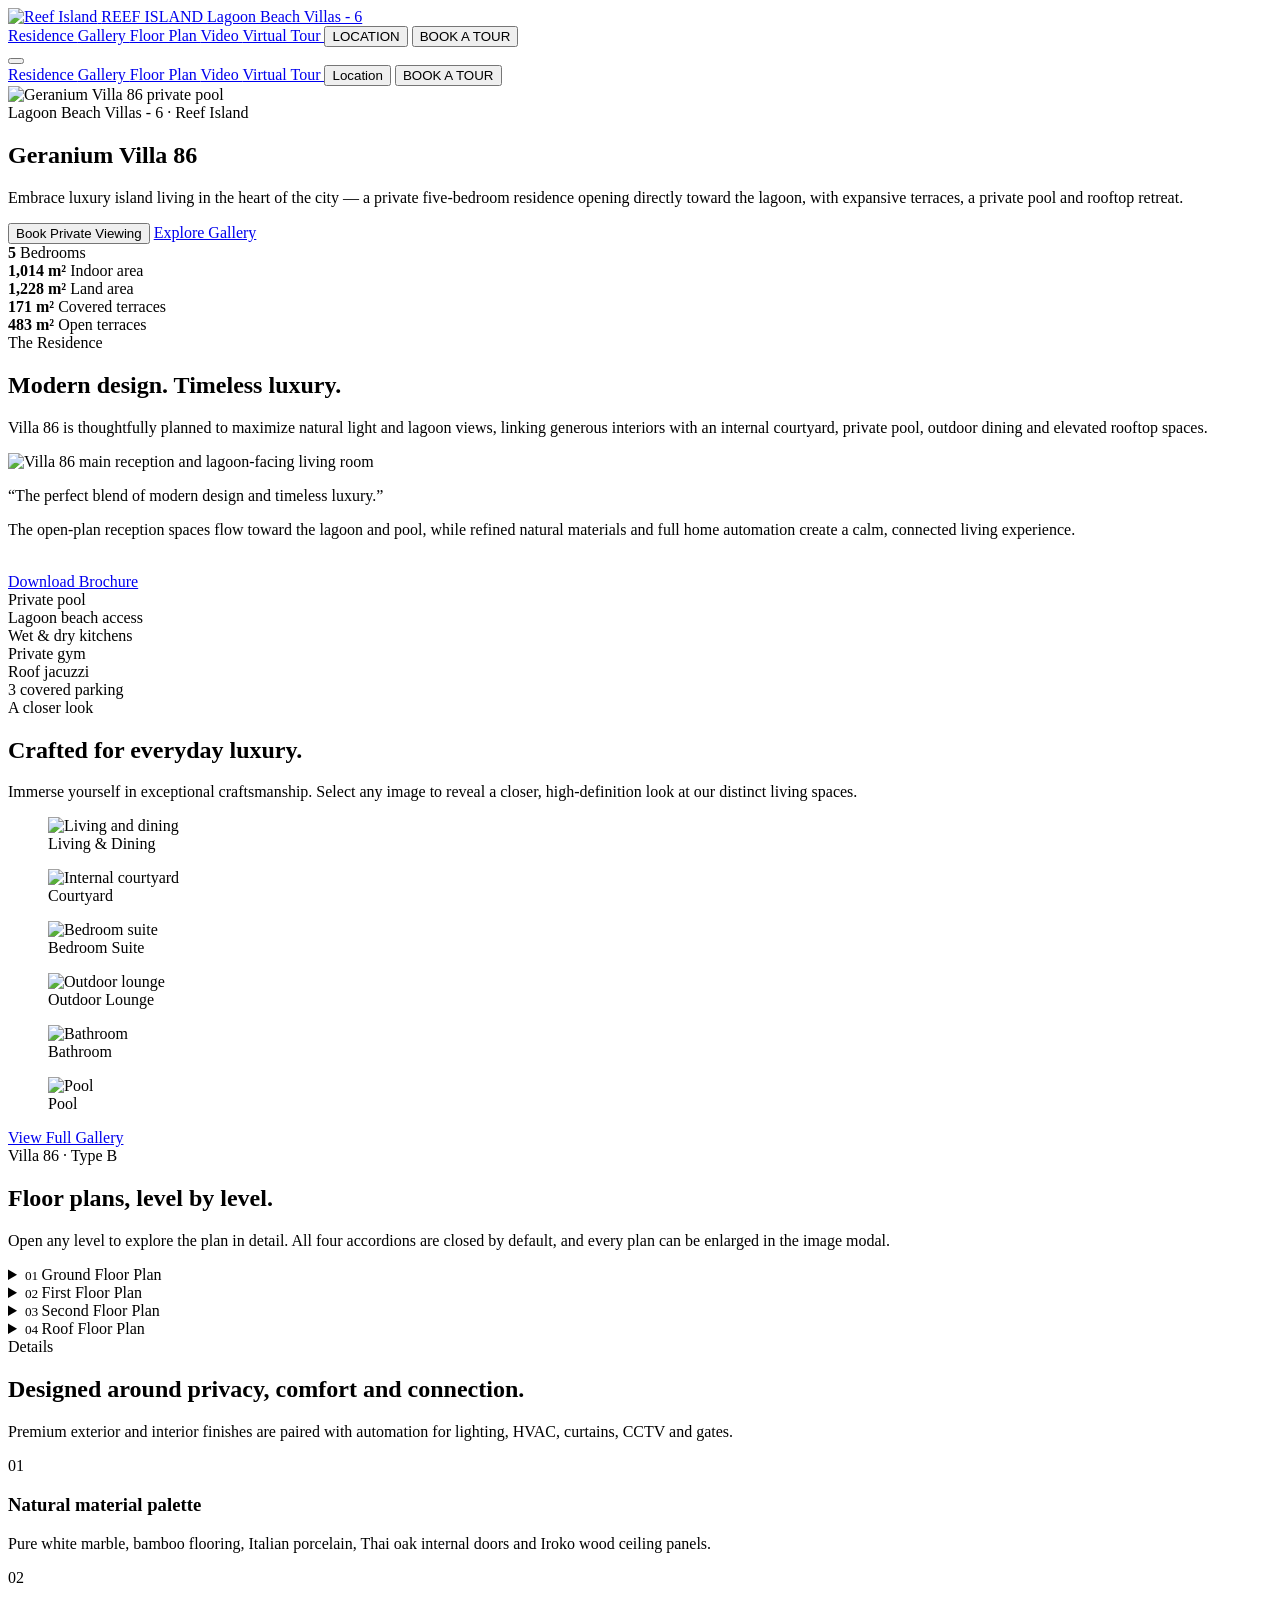
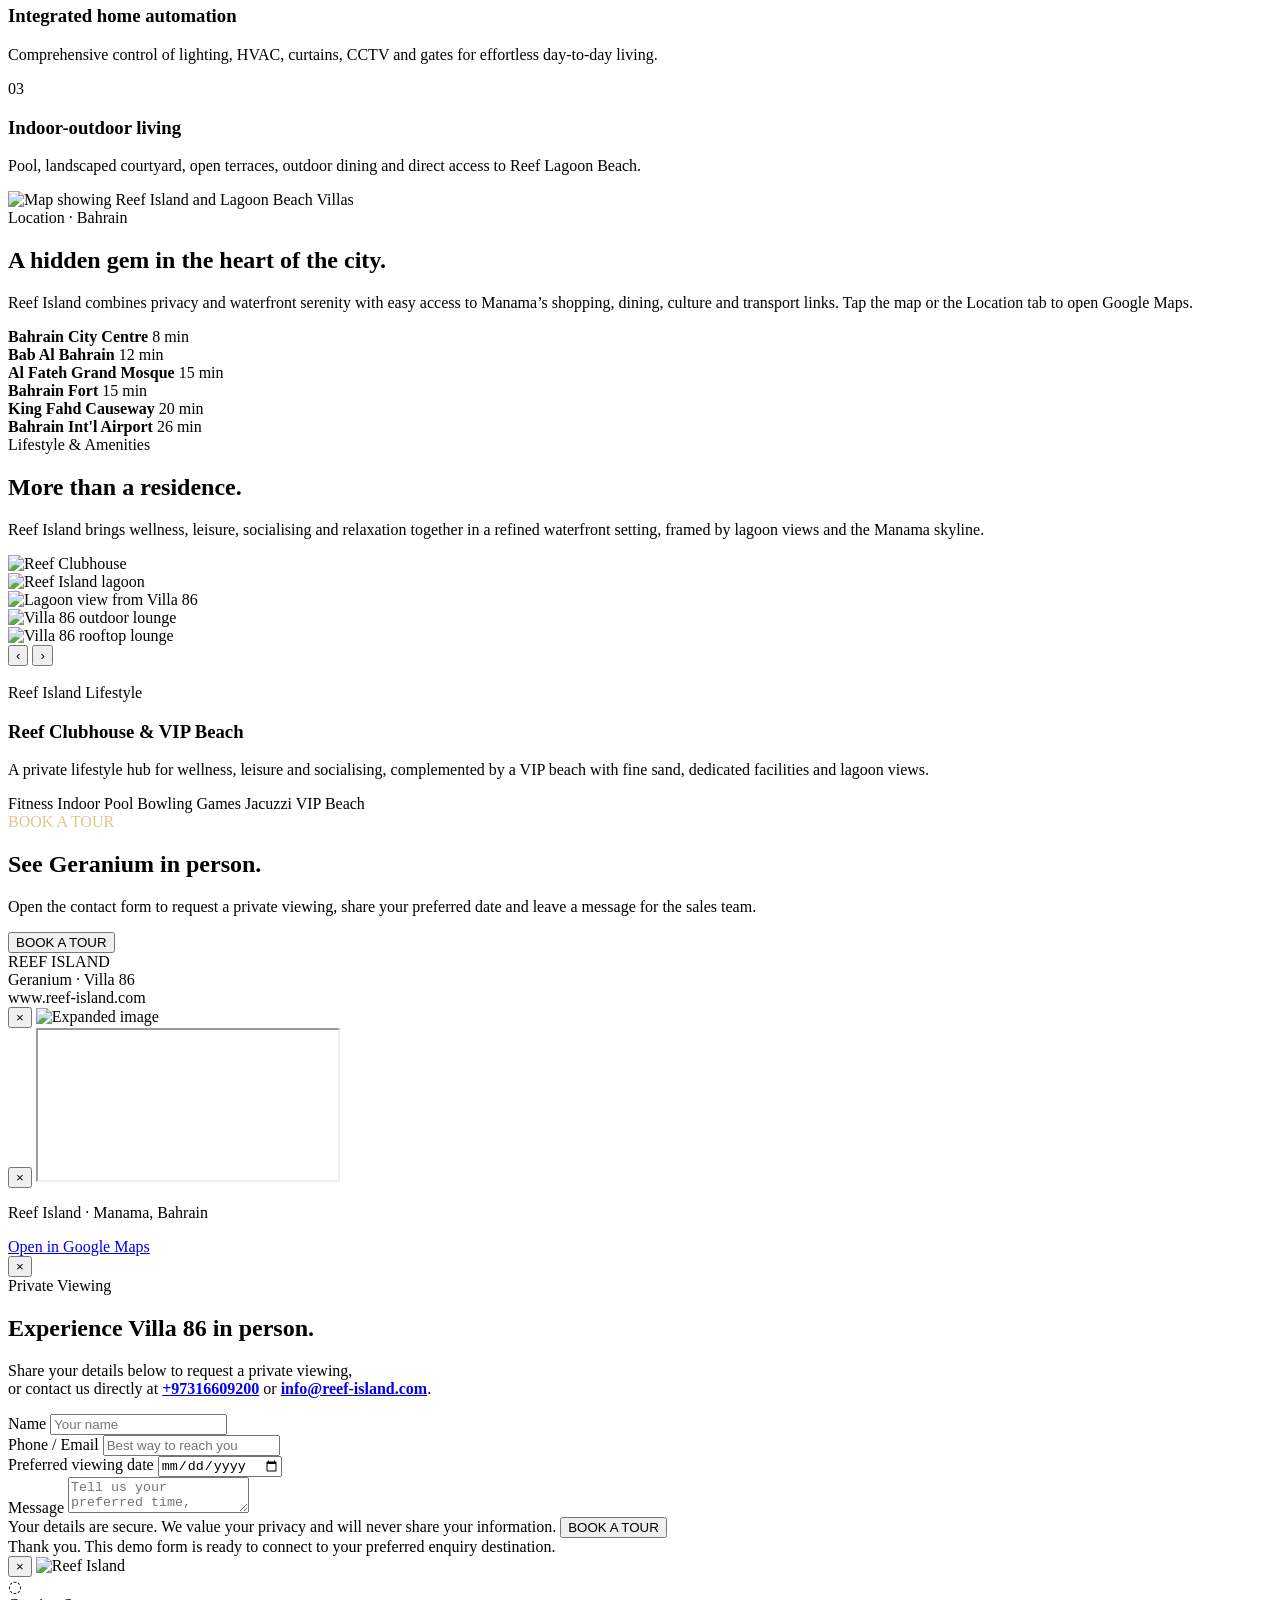
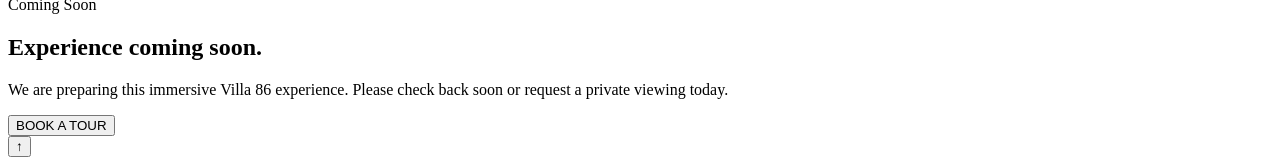
==== index.html @ 350c2002 "Add files via upload" ====
<!DOCTYPE html>
<html lang="en">
 <head>
  <meta charset="utf-8"/>
  <meta content="width=device-width,initial-scale=1" name="viewport"/>
  <title>
   Geranium · Villa 86 | Reef Island
  </title>
  <meta content="Geranium Villa 86 — a five-bedroom Lagoon Beach Villa at Reef Island, Bahrain." name="description"/>
  <link href="assets/css/styles.css" rel="stylesheet"/>
 </head>
 <body>
  <header class="nav">
   <div class="shell nav-inner">
    <a class="brand" href="index.html">
     <span class="brand-logo-wrap">
      <img alt="Reef Island" class="brand-logo" src="assets/images/reef-island-logo.png"/>
     </span>
     <span class="brand-copy">
      <span class="brand-mark">
       REEF ISLAND
      </span>
      <span class="brand-sub">
       Lagoon Beach Villas - 6
      </span>
     </span>
    </a>
    <nav class="links">
     <a class="nav-link hide-tablet" href="#residence">
      Residence
     </a>
     <a class="nav-link" href="gallery.html">
      Gallery
     </a>
     <a class="nav-link hide-tablet" href="#floorplans">
      Floor Plan
     </a>
     <a class="nav-link hide-mobile" data-coming-soon="" data-feature="Video" href="#">
      Video
     </a>
     <a class="nav-link hide-mobile" data-coming-soon="" data-feature="Virtual Tour" href="#">
      Virtual Tour
     </a>
     <button class="nav-link hide-tablet" data-map-open="">
      LOCATION
     </button>
     <button class="nav-cta" data-contact-open="">
      BOOK A TOUR
     </button>
    </nav>
    <button aria-controls="mobileMenu" aria-expanded="false" aria-label="Open navigation menu" class="menu-toggle" type="button">
     <span>
     </span>
     <span>
     </span>
     <span>
     </span>
    </button>
   </div>
   <div aria-hidden="true" class="mobile-menu" id="mobileMenu">
    <div class="shell mobile-menu-inner">
     <a class="mobile-menu-link" href="#residence">
      Residence
     </a>
     <a class="mobile-menu-link" href="gallery.html">
      Gallery
     </a>
     <a class="mobile-menu-link" href="#floorplans">
      Floor Plan
     </a>
     <a class="mobile-menu-link" data-coming-soon="" data-feature="Video" href="#">
      Video
     </a>
     <a class="mobile-menu-link" data-coming-soon="" data-feature="Virtual Tour" href="#">
      Virtual Tour
     </a>
     <button class="mobile-menu-link" data-map-open="" type="button">
      Location
     </button>
     <button class="mobile-menu-cta" data-contact-open="" type="button">
      BOOK A TOUR
     </button>
    </div>
   </div>
  </header>
  <main>
   <section class="hero">
    <img alt="Geranium Villa 86 private pool" data-lightbox="true" src="assets/images/pool.JPG"/>
    <div class="shell hero-copy">
     <div class="eyebrow">
      Lagoon Beach Villas - 6 · Reef Island
     </div>
     <h1>
      Geranium
      <span>
       Villa 86
      </span>
     </h1>
     <p>
      Embrace luxury island living in the heart of the city — a private five-bedroom residence opening directly toward the lagoon, with expansive terraces, a private pool and rooftop retreat.
     </p>
     <div class="actions">
      <button class="btn btn-light" data-contact-open="">
       Book Private Viewing
      </button>
      <a class="btn btn-ghost" href="gallery.html">
       Explore Gallery
      </a>
    
     </div>
    </div>
   </section>
   <section class="stats">
    <div class="shell stat-grid">
     <div class="stat">
      <strong>
       5
      </strong>
      <span>
       Bedrooms
      </span>
     </div>
     <div class="stat">
      <strong>
       1,014 m²
      </strong>
      <span>
       Indoor area
      </span>
     </div>
     <div class="stat">
      <strong>
       1,228 m²
      </strong>
      <span>
       Land area
      </span>
     </div>
     <div class="stat">
      <strong>
       171 m²
      </strong>
      <span>
       Covered terraces
      </span>
     </div>
     <div class="stat">
      <strong>
       483 m²
      </strong>
      <span>
       Open terraces
      </span>
     </div>
    </div>
   </section>
   <section id="residence">
    <div class="shell">
     <div class="section-head reveal">
      <div>
       <div class="kicker">
        The Residence
       </div>
       <h2>
        Modern design. Timeless luxury.
       </h2>
      </div>
      <p>
       Villa 86 is thoughtfully planned to maximize natural light and lagoon views, linking generous interiors with an internal courtyard, private pool, outdoor dining and elevated rooftop spaces.
      </p>
     </div>
     <div class="editorial-grid reveal">
      <div class="photo-card photo-tall">
       <img alt="Villa 86 main reception and lagoon-facing living room" data-lightbox="true" src="assets/images/h1.JPG"/>
      </div>
      <div class="editorial-panel">
       <div>
        <p class="quote">
         “The perfect blend of modern design and timeless luxury.”
        </p>
        <p>
         The open-plan reception spaces flow toward the lagoon and pool, while refined natural materials and full home automation create a calm, connected living experience.
        </p>
        <br>
          <a class="btn btn-download" download="Reef-Island-Geranium-Villa-86-Brochure.pdf" href="assets/docs/reef-island-geranium-villa-86-brochure.pdf">
       Download Brochure
      </a>
       </div>
       <div class="mini-list">
        <div>
         Private pool
        </div>
        <div>
         Lagoon beach access
        </div>
        <div>
         Wet &amp; dry kitchens
        </div>
        <div>
         Private gym
        </div>
        <div>
         Roof jacuzzi
        </div>
        <div>
         3 covered parking
        </div>
       </div>
      </div>
     </div>
    </div>
   </section>
   <section class="gallery-block">
    <div class="shell">
     <div class="section-head reveal">
      <div>
       <div class="kicker">
        A closer look
       </div>
       <h2>
        Crafted for everyday luxury.
       </h2>
      </div>
      <p>
       Immerse yourself in exceptional craftsmanship. Select any image to reveal a closer, high-definition look at our distinct living spaces.
      </p>
     </div>
     <div class="mosaic reveal">
      <figure>
       <img alt="Living and dining" data-lightbox="true" src="assets/images/dining1.JPG"/>
       <figcaption>
        Living &amp; Dining
       </figcaption>
      </figure>
      <figure>
       <img alt="Internal courtyard" data-lightbox="true" src="assets/images/courtyard.JPG"/>
       <figcaption>
        Courtyard
       </figcaption>
      </figure>
      <figure>
       <img alt="Bedroom suite" data-lightbox="true" src="assets/images/suite.JPG"/>
       <figcaption>
        Bedroom Suite
       </figcaption>
      </figure>
      <figure>
       <img alt="Outdoor lounge" data-lightbox="true" src="assets/images/outdoor-lounge.JPG"/>
       <figcaption>
        Outdoor Lounge
       </figcaption>
      </figure>
      <figure>
       <img alt="Bathroom" data-lightbox="true" src="assets/images/bathroom.JPG"/>
       <figcaption>
        Bathroom
       </figcaption>
      </figure>
      <figure>
       <img alt="Pool" data-lightbox="true" src="assets/images/pool.JPG"/>
       <figcaption>
        Pool
       </figcaption>
      </figure>
     </div>
     <div class="gallery-actions">
      <a class="btn btn-light" href="gallery.html">
       View Full Gallery
      </a>
      
     </div>
    </div>
   </section>
   <section class="floorplans" id="floorplans">
    <div class="shell">
     <div class="section-head reveal">
      <div>
       <div class="kicker">
        Villa 86 · Type B
       </div>
       <h2>
        Floor plans, level by level.
       </h2>
      </div>
      <p>
       Open any level to explore the plan in detail. All four accordions are closed by default, and every plan can be enlarged in the image modal.
      </p>
     </div>
     <div class="floorplan-accordion reveal">
      <details class="floorplan-item">
       <summary>
        <span>
         <small>
          01
         </small>
         Ground Floor Plan
        </span>
        <span aria-hidden="true" class="accordion-plus">
        </span>
       </summary>
       <div class="floorplan-panel">
        <div class="floorplan-copy">
         <p>
          The ground floor centers daily life around the main reception, dining, wet and dry kitchens, office, internal courtyard and private swimming pool, with staff and service areas arranged separately.
         </p>
         <div class="floorplan-metrics">
          <span>
           <b>
            433 m²
           </b>
           indoor
          </span>
          <span>
           <b>
            71 m²
           </b>
           covered terraces
          </span>
          <span>
           <b>
            107 m²
           </b>
           open terraces
          </span>
         </div>
        </div>
        <figure class="floorplan-figure">
         <img alt="Villa 86 ground floor plan" data-lightbox="true" src="assets/images/IFC-V86-A101-GROUND FLOOR PLAN-R10-Model.png"/>
         <figcaption>
          Ground Floor Plan · click to enlarge
         </figcaption>
        </figure>
       </div>
      </details>
      <details class="floorplan-item">
       <summary>
        <span>
         <small>
          02
         </small>
         First Floor Plan
        </span>
        <span aria-hidden="true" class="accordion-plus">
        </span>
       </summary>
       <div class="floorplan-panel">
        <div class="floorplan-copy">
         <p>
          The first floor includes Bedroom 01, Bedroom 02, the family room, laundry and dressing areas, opening onto generous terraces around the central void.
         </p>
         <div class="floorplan-metrics">
          <span>
           <b>
            261 m²
           </b>
           indoor
          </span>
          <span>
           <b>
            100 m²
           </b>
           covered terraces
          </span>
          <span>
           <b>
            156 m²
           </b>
           open terraces
          </span>
         </div>
        </div>
        <figure class="floorplan-figure">
         <img alt="Villa 86 first floor plan" data-lightbox="true" src="assets/images/IFC-V86-A102-FIRST FLOOR PLAN-R9-Model.png"/>
         <figcaption>
          First Floor Plan · click to enlarge
         </figcaption>
        </figure>
       </div>
      </details>
      <details class="floorplan-item">
       <summary>
        <span>
         <small>
          03
         </small>
         Second Floor Plan
        </span>
        <span aria-hidden="true" class="accordion-plus">
        </span>
       </summary>
       <div class="floorplan-panel">
        <div class="floorplan-copy">
         <p>
          The second floor is arranged around the master suite, Bedrooms 04 and 05, private dressing and bathroom spaces, a gym and an open terrace overlooking the lagoon.
         </p>
         <div class="floorplan-metrics">
          <span>
           <b>
            254 m²
           </b>
           indoor
          </span>
          <span>
           <b>
            96 m²
           </b>
           open terraces
          </span>
         </div>
        </div>
        <figure class="floorplan-figure">
         <img alt="Villa 86 second floor plan" data-lightbox="true" src="assets/images/IFC-V86-A103-SECOND FLOOR PLAN-R8-Model.png"/>
         <figcaption>
          Second Floor Plan · click to enlarge
         </figcaption>
        </figure>
       </div>
      </details>
      <details class="floorplan-item">
       <summary>
        <span>
         <small>
          04
         </small>
         Roof Floor Plan
        </span>
        <span aria-hidden="true" class="accordion-plus">
        </span>
       </summary>
       <div class="floorplan-panel">
        <div class="floorplan-copy">
         <p>
          The roof level creates a private elevated retreat with lounge terraces, shower, WC and jacuzzi spaces designed for relaxed lagoon-side entertaining.
         </p>
         <div class="floorplan-metrics">
          <span>
           <b>
            66 m²
           </b>
           indoor
          </span>
          <span>
           <b>
            124 m²
           </b>
           open terraces
          </span>
         </div>
        </div>
        <figure class="floorplan-figure">
         <img alt="Villa 86 roof floor plan" data-lightbox="true" src="assets/images/IFC-V86-A104-ROOF FLOOR PLAN-R6-Model.png"/>
         <figcaption>
          Roof Floor Plan · click to enlarge
         </figcaption>
        </figure>
       </div>
      </details>
     </div>
    </div>
   </section>
   <section class="features">
    <div class="shell">
     <div class="section-head reveal">
      <div>
       <div class="kicker">
        Details
       </div>
       <h2>
        Designed around privacy, comfort and connection.
       </h2>
      </div>
      <p>
       Premium exterior and interior finishes are paired with automation for lighting, HVAC, curtains, CCTV and gates.
      </p>
     </div>
     <div class="feature-grid reveal">
      <article class="feature">
       <div class="feature-num">
        01
       </div>
       <h3>
        Natural material palette
       </h3>
       <p>
        Pure white marble, bamboo flooring, Italian porcelain, Thai oak internal doors and Iroko wood ceiling panels.
       </p>
      </article>
      <article class="feature">
       <div class="feature-num">
        02
       </div>
       <h3>
        Integrated home automation
       </h3>
       <p>
        Comprehensive control of lighting, HVAC, curtains, CCTV and gates for effortless day-to-day living.
       </p>
      </article>
      <article class="feature">
       <div class="feature-num">
        03
       </div>
       <h3>
        Indoor-outdoor living
       </h3>
       <p>
        Pool, landscaped courtyard, open terraces, outdoor dining and direct access to Reef Lagoon Beach.
       </p>
      </article>
     </div>
    </div>
   </section>
   <section class="location-section" id="location">
    <div class="location-wrap">
     <div class="location-image" data-map-open="">
      <img alt="Map showing Reef Island and Lagoon Beach Villas" data-lightbox="true" src="assets/images/map-showing-reef-island-and-lagoon-beach-villas.jpg"/>
     </div>
     <div class="location-copy reveal">
      <div class="kicker">
       Location · Bahrain
      </div>
      <h2 class="display-title">
       A hidden gem in the heart of the city.
      </h2>
      <p>
       Reef Island combines privacy and waterfront serenity with easy access to Manama’s shopping, dining, culture and transport links. Tap the map or the Location tab to open Google Maps.
      </p>
      <div class="times">
       <div class="time">
        <b>
         Bahrain City Centre
        </b>
        <span>
         8 min
        </span>
       </div>
       <div class="time">
        <b>
         Bab Al Bahrain
        </b>
        <span>
         12 min
        </span>
       </div>
       <div class="time">
        <b>
         Al Fateh Grand Mosque
        </b>
        <span>
         15 min
        </span>
       </div>
       <div class="time">
        <b>
         Bahrain Fort
        </b>
        <span>
         15 min
        </span>
       </div>
       <div class="time">
        <b>
         King Fahd Causeway
        </b>
        <span>
         20 min
        </span>
       </div>
       <div class="time">
        <b>
         Bahrain Int'l Airport
        </b>
        <span>
         26 min
        </span>
       </div>
      </div>
     </div>
    </div>
   </section>
   <section class="amenities" id="amenities">
    <div class="shell">
     <div class="section-head reveal">
      <div>
       <div class="kicker">
        Lifestyle &amp; Amenities
       </div>
       <h2>
        More than a residence.
       </h2>
      </div>
      <p>
       Reef Island brings wellness, leisure, socialising and relaxation together in a refined waterfront setting, framed by lagoon views and the Manama skyline.
      </p>
     </div>
     <div class="amenities-showcase reveal">
      <div class="slider-wrap amenity-slider" data-autoplay="true" id="amenitySlider">
       <div class="slider-track" id="sliderTrack">
        <div class="slide" data-copy="A private lifestyle hub for wellness, leisure and socialising, complemented by a Lagoon beach with fine sand, dedicated facilities and lagoon views." data-tags="Fitness|Indoor Pool|Bowling|Games|Jacuzzi|VIP Beach" data-title="Reef Clubhouse ">
         <img alt="Reef Clubhouse" data-lightbox="true" src="assets/images/lagoon beach.jpg"/>
        </div>
        <div class="slide" data-copy="Step into a calm waterfront setting where landscaped promenades, turquoise water and the Manama skyline become part of everyday life." data-tags="Lagoon|Waterfront|Promenade|Skyline|Island Living" data-title="Lagoon-side Island Living">
         <img alt="Reef Island lagoon" data-lightbox="true" src="assets/images/reef-island-lagoon.jpg"/>
        </div>
        <div class="slide" data-copy="Villa 86 opens toward the lagoon with generous outdoor spaces designed for quiet mornings, sunset gatherings and effortless indoor-outdoor living." data-tags="Lagoon View|Private Terrace|Outdoor Living|Sunset" data-title="Private Lagoon Outlook">
         <img alt="Lagoon view from Villa 86" data-lightbox="true" src="assets/images/lagoon-view-from-villa-86.jpg"/>
        </div>
        <div class="slide" data-copy="Shaded lounges and generous terraces create a relaxed setting for family time, private entertaining and year-round waterfront living." data-tags="Lounge|Terrace|Entertaining|Family" data-title="Outdoor Entertaining">
         <img alt="Villa 86 outdoor lounge" data-lightbox="true" src="assets/images/outdoor-lounge.jpg"/>
        </div>
        <div class="slide" data-copy="A private rooftop experience adds another layer of calm, with elevated seating, open-air entertaining and a jacuzzi overlooking the island setting." data-tags="Rooftop|Jacuzzi|Seating|Private Retreat" data-title="Rooftop Retreat">
         <img alt="Villa 86 rooftop lounge" data-lightbox="true" src="assets/images/rooftop.JPG"/>
        </div>
       </div>
       <div class="slider-overlay">
       </div>
       <button aria-label="Previous slide" class="slider-arrow prev" id="slidePrev" type="button">
        ‹
       </button>
       <button aria-label="Next slide" class="slider-arrow next" id="slideNext" type="button">
        ›
       </button>
       <div class="slider-controls" data-slider-dots="" id="sliderDots">
       </div>
      </div>
      <aside aria-live="polite" class="amenity-info">
       <div aria-hidden="true" class="amenity-info-mark">
        <img alt="" src="assets/images/reef-island-logo.png"/>
       </div>
       <div class="amenity-info-content">
        <div class="kicker amenity-kicker">
         Reef Island Lifestyle
        </div>
        <h3 id="amenityInfoTitle">
         Reef Clubhouse &amp; VIP Beach
        </h3>
        <p id="amenityInfoCopy">
         A private lifestyle hub for wellness, leisure and socialising, complemented by a VIP beach with fine sand, dedicated facilities and lagoon views.
        </p>
        <div class="amenity-tags" id="amenityInfoTags">
         <span>
          Fitness
         </span>
         <span>
          Indoor Pool
         </span>
         <span>
          Bowling
         </span>
         <span>
          Games
         </span>
         <span>
          Jacuzzi
         </span>
         <span>
          VIP Beach
         </span>
        </div>
       </div>
      </aside>
     </div>
    </div>
   </section>
   <section class="cta">
    <div class="shell">
     <div class="kicker" style="color:#dbc78e">
      BOOK A TOUR
     </div>
     <h2>
      See Geranium in person.
     </h2>
     <p>
      Open the contact form to request a private viewing, share your preferred date and leave a message for the sales team.
     </p>
     <button class="btn btn-light" data-contact-open="">
      BOOK A TOUR
     </button>
    </div>
   </section>
  </main>
  <footer>
   <div class="shell footer-inner">
    <div class="footer-brand">
     REEF ISLAND
    </div>
    <div>
     Geranium · Villa 86
    </div>
    <div>
     www.reef-island.com
    </div>
   </div>
  </footer>
  <div aria-hidden="true" class="modal" id="lightboxModal">
   <div class="modal-card lightbox-card">
    <button aria-label="Close" class="modal-close" data-close-modal="">
     ×
    </button>
    <img alt="Expanded image" id="lightboxImage" src=""/>
   </div>
  </div>
  <div aria-hidden="true" class="modal" id="mapModal">
   <div class="modal-card map-card">
    <button aria-label="Close" class="modal-close" data-close-modal="">
     ×
    </button>
     <iframe
  allowfullscreen
  loading="lazy"
  referrerpolicy="no-referrer-when-downgrade"
  src="https://www.google.com/maps?q=26.244057,50.565836&z=16&output=embed"
  title="Geranium Villa 86 on Google Maps">
</iframe>
    <div class="map-actions">
     <p>
      Reef Island · Manama, Bahrain
     </p>
     <a class="btn btn-dark" href="https://maps.app.goo.gl/NFW3L3enM2Nc2uzt6" rel="noopener" target="_blank">
      Open in Google Maps
     </a>
    </div>
   </div>
  </div>
  <div aria-hidden="true" class="modal" id="contactModal">
   <div class="modal-card contact-card">
    <button aria-label="Close" class="modal-close" data-close-modal="">
     ×
    </button>
    <div class="kicker">
     Private Viewing
    </div>
    <h2>
     Experience Villa 86 in person.
    </h2>
   <p>
  Share your details below to request a private viewing,<br> 
  or contact us directly at <strong><a href="tel:+97316609200">+97316609200</a></strong> or <strong><a href="mailto:info@reef-island.com">info@reef-island.com</a></strong>.
</p>

    <form action="#" id="viewingForm" method="post">
     <div class="form-grid">
      <div class="field">
       <label for="name">
        Name
       </label>
       <input id="name" name="name" placeholder="Your name" required=""/>
      </div>
      <div class="field">
       <label for="contact">
        Phone / Email
       </label>
       <input id="contact" name="contact" placeholder="Best way to reach you" required=""/>
      </div>
      <div class="field full">
       <label for="date">
        Preferred viewing date
       </label>
       <input id="date" name="date" type="date"/>
      </div>
      <div class="field full">
       <label for="message">
        Message
       </label>
       <textarea id="message" name="message" placeholder="Tell us your preferred time, questions, or special requests."></textarea>
      </div>
     </div>
     <div class="form-actions">
      <span class="form-note">
       Your details are secure. We value your privacy and will never share your information.
      </span>
      <button class="btn btn-dark" type="submit">
       BOOK A TOUR
      </button>
     </div>
     <div class="toast" id="formToast">
      Thank you. This demo form is ready to connect to your preferred enquiry destination.
     </div>
    </form>
   </div>
  </div>
  <div aria-hidden="true" class="modal" id="comingSoonModal">
   <div class="modal-card coming-card">
    <button aria-label="Close" class="modal-close" data-close-modal="">
     ×
    </button>
    <img alt="Reef Island" class="logo-watermark" src="assets/images/reef-island-logo.png"/>
    <div class="coming-icon">
     ◌
    </div>
    <div class="kicker">
     Coming Soon
    </div>
    <h2 id="comingSoonTitle">
     Experience coming soon.
    </h2>
    <p>
     We are preparing this immersive Villa 86 experience. Please check back soon or request a private viewing today.
    </p>
    <button class="btn btn-dark" data-contact-open="">
     BOOK A TOUR
    </button>
   </div>
  </div>
  <script src="assets/js/main.js">
  </script>
  <button aria-label="Back to top" class="back-to-top" id="backToTop" title="Back to top" type="button">
   ↑
  </button>
 </body>
</html>
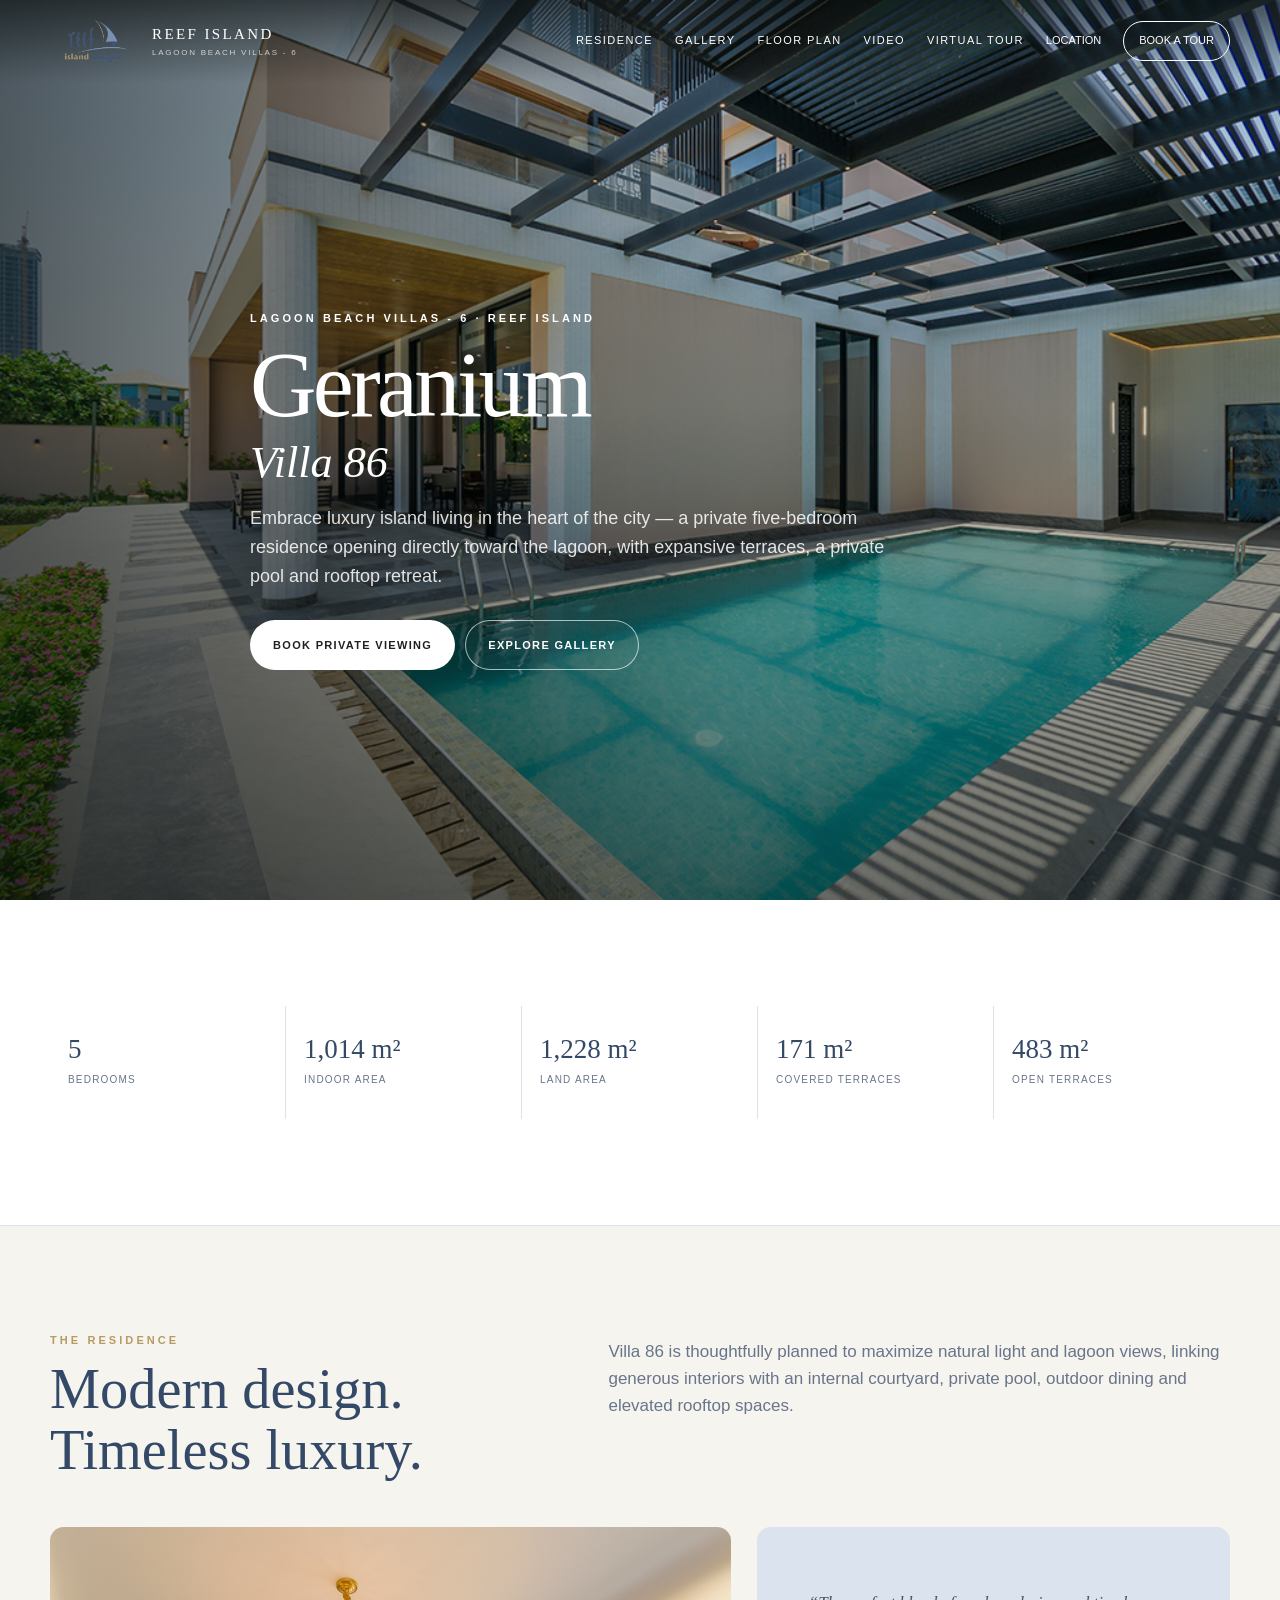
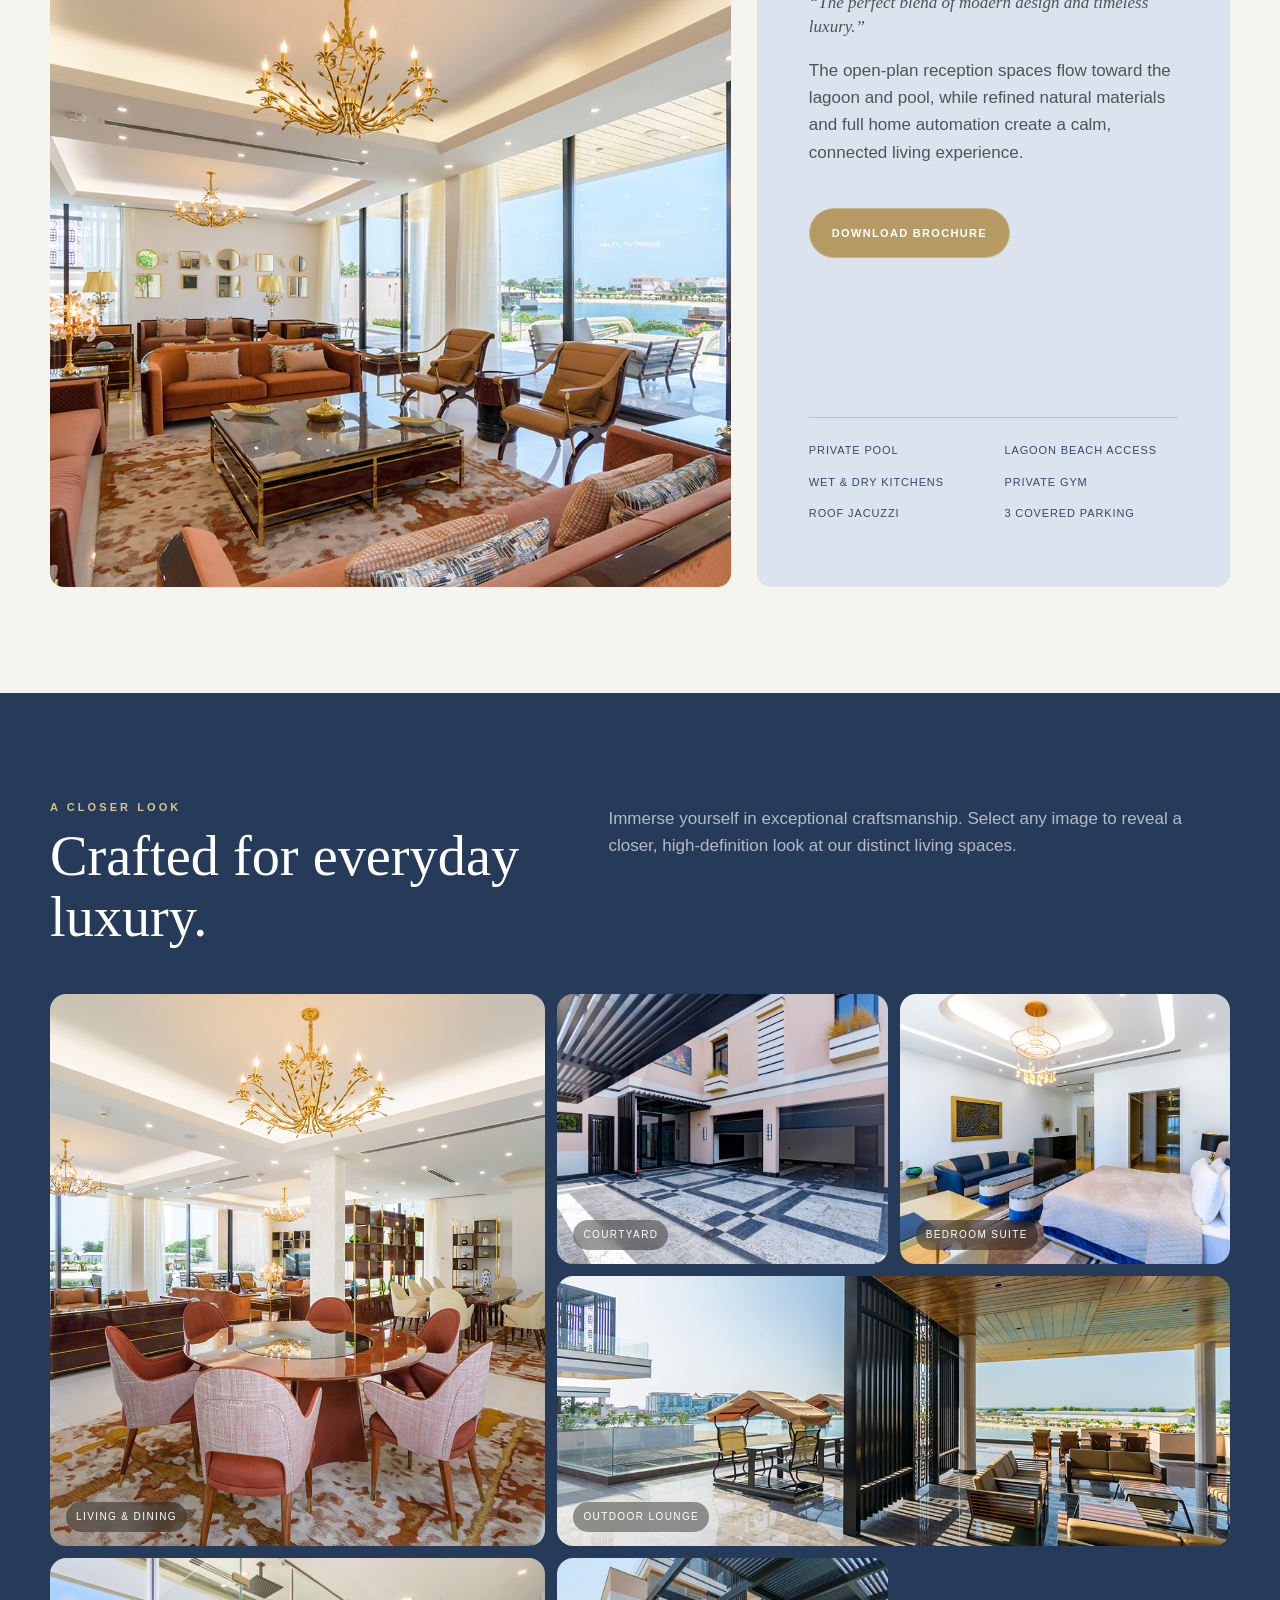
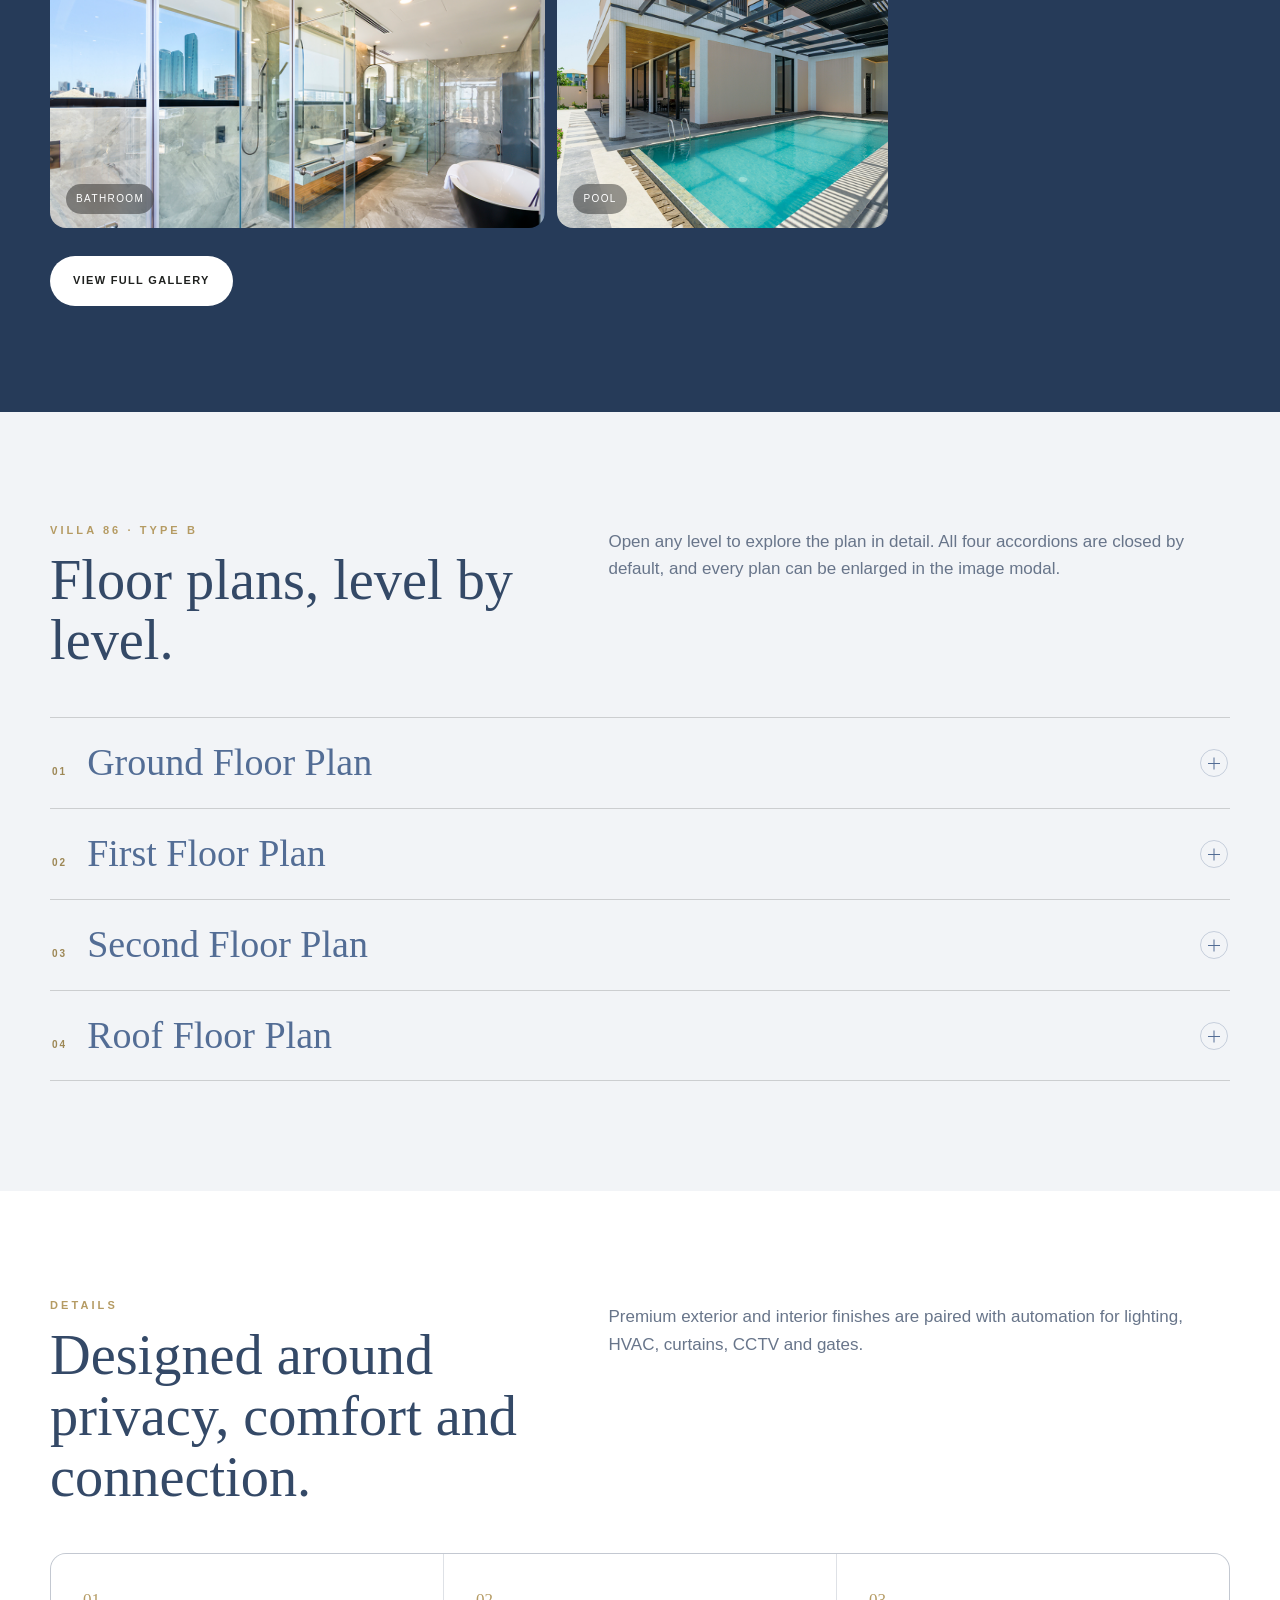
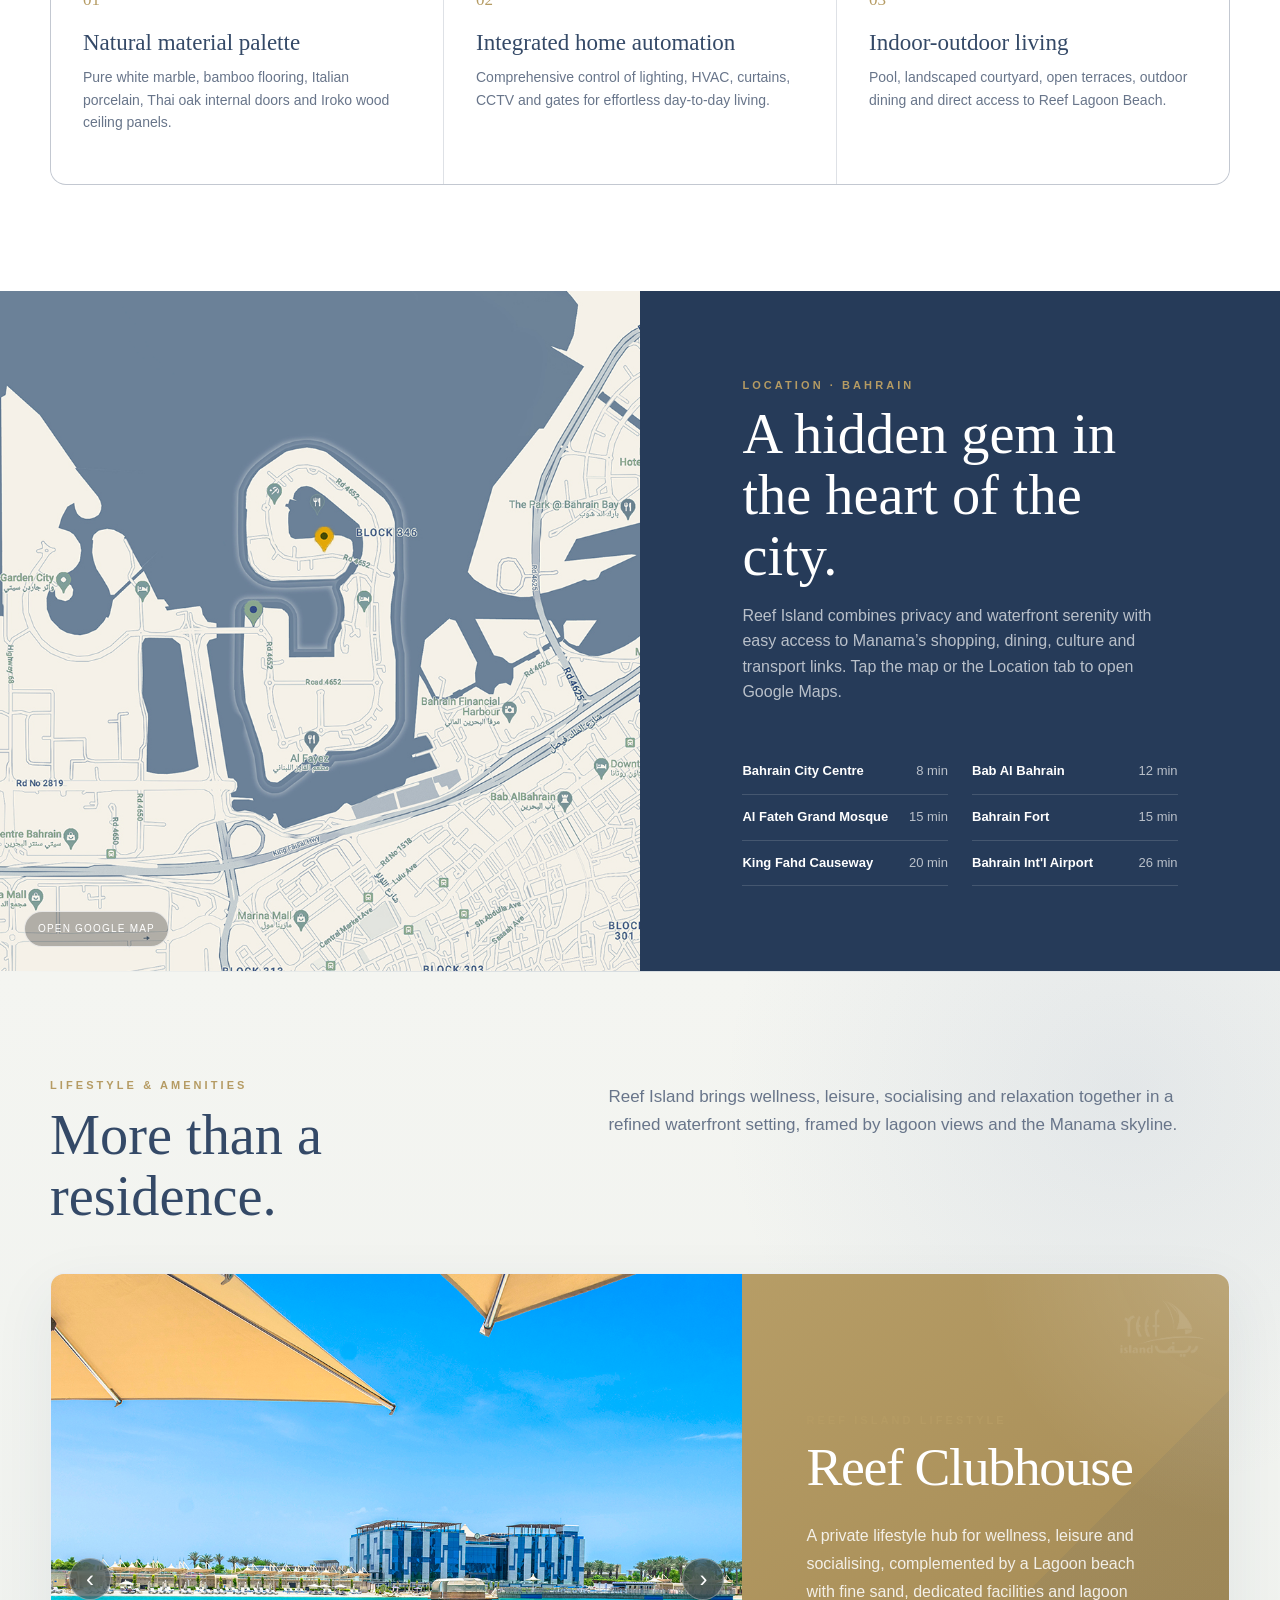
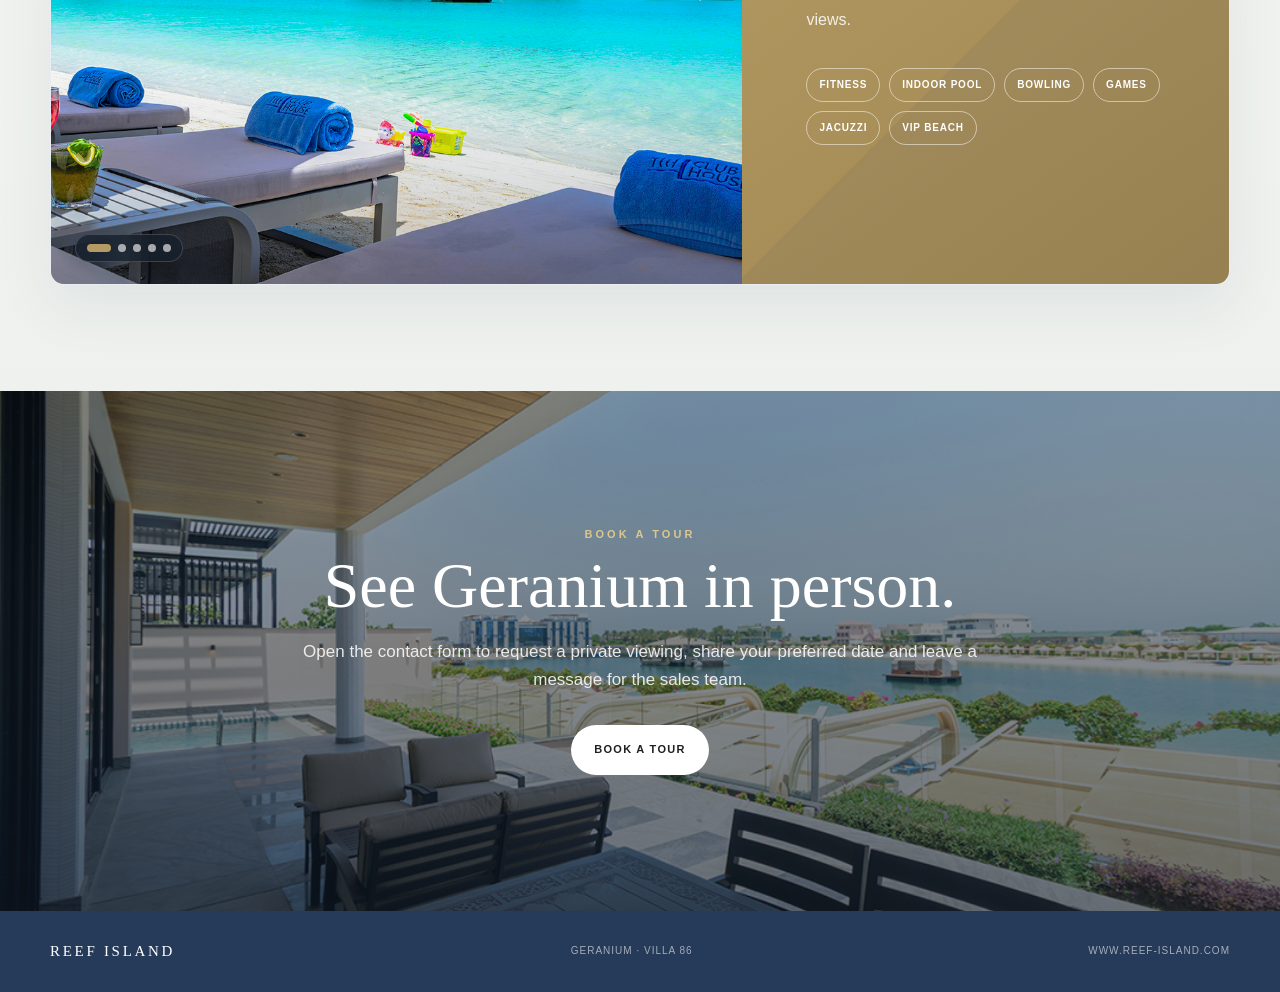
==== commit 321c9f8f: "Update index.html" ====
--- a/index.html
+++ b/index.html
@@ -603,10 +603,10 @@
          <img alt="Reef Island lagoon" data-lightbox="true" src="assets/images/reef-island-lagoon.jpg"/>
         </div>
         <div class="slide" data-copy="Villa 86 opens toward the lagoon with generous outdoor spaces designed for quiet mornings, sunset gatherings and effortless indoor-outdoor living." data-tags="Lagoon View|Private Terrace|Outdoor Living|Sunset" data-title="Private Lagoon Outlook">
-         <img alt="Lagoon view from Villa 86" data-lightbox="true" src="assets/images/lagoon-view-from-villa-86.jpg"/>
+         <img alt="Lagoon view from Villa 86" data-lightbox="true" src="assets/images/pool_1.JPG"/>
         </div>
         <div class="slide" data-copy="Shaded lounges and generous terraces create a relaxed setting for family time, private entertaining and year-round waterfront living." data-tags="Lounge|Terrace|Entertaining|Family" data-title="Outdoor Entertaining">
-         <img alt="Villa 86 outdoor lounge" data-lightbox="true" src="assets/images/outdoor-lounge.jpg"/>
+         <img alt="Villa 86 outdoor lounge" data-lightbox="true" src="assets/images/bedroom01_5.JPG"/>
         </div>
         <div class="slide" data-copy="A private rooftop experience adds another layer of calm, with elevated seating, open-air entertaining and a jacuzzi overlooking the island setting." data-tags="Rooftop|Jacuzzi|Seating|Private Retreat" data-title="Rooftop Retreat">
          <img alt="Villa 86 rooftop lounge" data-lightbox="true" src="assets/images/rooftop.JPG"/>
--- a/assets/css/styles.css
+++ b/assets/css/styles.css
@@ -0,0 +1,2164 @@
+:root {
+  --ink:#344967;
+  --muted:#68758a;
+  --paper:#f6f4ee;
+  --white:#fff;
+  --sand:#b49a62;
+  --sand-deep:#9d824b;
+  --mist:#dbe3ee;
+  --night:#263b59;
+  --reef-blue:#536d95;
+  --reef-blue-soft:#8195b8;
+  --reef-gold:#b59b63;
+  --line:rgba(52,73,103,.16);
+  --max:1180px;
+  --radius:14px;
+}
+
+strong a {
+    font-weight: bold !important;
+}
+
+* {
+  box-sizing:border-box
+}
+
+html {
+  scroll-behavior:smooth
+}
+
+body {
+  margin:0;
+  background:var(--paper);
+  color:var(--ink);
+  font-family:Arial,Helvetica,sans-serif;
+  font-weight:300;
+  line-height:1.6
+}
+
+body.modal-open {
+  overflow:hidden
+}
+
+a {
+  color:inherit;
+  text-decoration:none
+}
+
+button,input,textarea {
+  font:inherit
+}
+
+button {
+  color:inherit
+}
+
+img {
+  display:block;
+  width:100%;
+  height:auto
+}
+
+.shell {
+  width:min(var(--max),calc(100% - 48px));
+  margin:auto
+}
+
+.nav {
+  position:fixed;
+  z-index:70;
+  top:0;
+  left:0;
+  right:0;
+  color:#fff;
+  background:linear-gradient(to bottom,rgba(10,14,13,.62),transparent);
+  transition:.3s
+}
+
+.nav.scrolled {
+  background:rgba(247,244,237,.96);
+  color:var(--ink);
+  backdrop-filter:blur(14px);
+  border-bottom:1px solid var(--line)
+}
+
+.nav-inner {
+  height:82px;
+  display:flex;
+  align-items:center;
+  justify-content:space-between;
+  gap:24px
+}
+
+.brand {
+  display:flex;
+  align-items:center;
+  gap:10px
+}
+
+.brand-logo-wrap {
+  display:grid;
+  place-items:center;
+  padding:4px 8px;
+  border-radius:10px;
+
+}
+
+.brand-logo {
+  width:76px;
+  height:44px;
+  object-fit:contain
+}
+
+/* .nav.scrolled .brand-logo-wrap {
+  background:rgba(255,255,255,.9);
+  border-color:rgba(83,109,149,.14)
+} */
+
+.brand-copy {
+  display:flex;
+  flex-direction:column
+}
+
+.brand-mark {
+  font-family:Georgia,'Times New Roman',serif;
+  font-size:15px;
+  letter-spacing:.16em
+}
+
+.brand-sub {
+  font-size:8px;
+  letter-spacing:.22em;
+  text-transform:uppercase;
+  padding-top:1px;
+  opacity:.72
+}
+
+.links {
+  display:flex;
+  align-items:center;
+  gap:22px;
+  font-size:11px;
+  letter-spacing:.13em;
+  text-transform:uppercase
+}
+
+.nav-link {
+  border:0;
+  background:transparent;
+  padding:8px 0;
+  cursor:pointer
+}
+
+.nav-cta {
+  border:1px solid currentColor;
+  border-radius:999px;
+  padding:10px 15px;
+  cursor:pointer;
+  background:transparent
+}
+
+.hero {
+  min-height:100svh;
+  position:relative;
+  display:flex;
+  align-items:flex-end;
+  color:#fff;
+  background:#1a201d;
+  overflow:hidden
+}
+
+.hero>img {
+  position:absolute;
+  inset:0;
+  height:100%;
+  object-fit:cover;
+  cursor:zoom-in
+}
+
+.hero:after {
+  content:'';
+  position:absolute;
+  inset:0;
+  background:linear-gradient(90deg,rgba(6,10,9,.64),rgba(6,10,9,.14) 58%),linear-gradient(0deg,rgba(6,10,9,.52),transparent 55%);
+  pointer-events:none
+}
+
+.hero-copy {
+  position:relative;
+  z-index:2;
+  padding:160px 0 80px;
+  max-width:780px
+}
+
+.eyebrow,.kicker {
+  font-size:11px;
+  font-weight:600;
+  letter-spacing:.28em;
+  text-transform:uppercase
+}
+
+.hero h1 {
+  font:400 clamp(48px,7.2vw,100px)/.96 Georgia,'Times New Roman',serif;
+  letter-spacing:-.04em;
+  margin:14px 0 20px
+}
+
+.hero h1 span {
+  display:block;
+  font-size:.48em;
+  font-style:italic;
+  letter-spacing:0;
+  margin-top:12px
+}
+
+.hero p {
+  max-width:650px;
+  font-size:18px;
+  color:rgba(255,255,255,.86);
+  margin:0 0 30px
+}
+
+.actions {
+  display:flex;
+  gap:10px;
+  flex-wrap:wrap
+}
+
+.btn {
+  display:inline-flex;
+  align-items:center;
+  justify-content:center;
+  min-height:50px;
+  border-radius:999px;
+  padding:0 22px;
+  border:1px solid transparent;
+  text-transform:uppercase;
+  letter-spacing:.12em;
+  font-size:11px;
+  font-weight:600;
+  cursor:pointer;
+  transition:.2s
+}
+
+.btn:hover {
+  transform:translateY(-1px)
+}
+
+.btn-light {
+  background:#fff;
+  color:#1f211f
+}
+
+.btn-ghost {
+  border-color:rgba(255,255,255,.65);
+  background:rgba(255,255,255,.04);
+  color:#fff
+}
+
+.btn-dark {
+  background:var(--reef-blue);
+  color:#fff
+}
+
+.btn-download {
+  background:var(--reef-gold);
+  color:#fff;
+  border-color:rgba(255,255,255,.25)
+}
+
+.stats {
+  background:#fff;
+  border-bottom:1px solid var(--line)
+}
+
+.stat-grid {
+  display:grid;
+  grid-template-columns:repeat(5,1fr)
+}
+
+.stat {
+  padding:28px 18px;
+  border-right:1px solid var(--line)
+}
+
+.stat:last-child {
+  border-right:0
+}
+
+.stat strong {
+  display:block;
+  font:400 27px Georgia,'Times New Roman',serif
+}
+
+.stat span {
+  font-size:10px;
+  color:var(--muted);
+  letter-spacing:.12em;
+  text-transform:uppercase
+}
+
+section {
+  padding:106px 0
+}
+
+.section-head {
+  display:grid;
+  grid-template-columns:.9fr 1.15fr;
+  gap:72px;
+  align-items:start;
+  margin-bottom:46px
+}
+
+.kicker {
+  color:var(--sand-deep)
+}
+
+.section-head h2,.display-title {
+  font:400 clamp(36px,4.4vw,60px)/1.08 Georgia,'Times New Roman',serif;
+  margin:10px 0 0
+}
+
+.section-head p {
+  font-size:17px;
+  color:var(--muted);
+  margin:6px 0 0;
+  max-width:640px
+}
+
+.editorial-grid {
+  display:grid;
+  grid-template-columns:1.18fr .82fr;
+  gap:26px
+}
+
+.photo-card {
+  position:relative;
+  overflow:hidden;
+  border-radius:var(--radius);
+  background:#ddd
+}
+
+.photo-card img {
+  height:100%;
+  object-fit:cover;
+  cursor:zoom-in;
+  transition:.6s
+}
+
+.photo-card:hover img {
+  transform:scale(1.02)
+}
+
+.photo-tall {
+  min-height:660px
+}
+
+.editorial-panel {
+  border-radius:var(--radius);
+  background:var(--mist);
+  padding:64px 52px;
+  display:flex;
+  flex-direction:column;
+  justify-content:space-between
+}
+
+.editorial-panel p {
+  font-size:17px;
+  color:#4b555a
+}
+
+.quote {
+  font:italic 25px/1.45 Georgia,'Times New Roman',serif;
+  margin:0
+}
+
+.mini-list {
+  display:grid;
+  grid-template-columns:1fr 1fr;
+  gap:14px 22px;
+  border-top:1px solid rgba(32,35,31,.18);
+  padding-top:24px;
+  margin-top:38px
+}
+
+.mini-list div {
+  font-size:11px;
+  text-transform:uppercase;
+  letter-spacing:.08em
+}
+
+.gallery-block {
+  background:var(--night);
+  color:#fff
+}
+
+.gallery-block .section-head p {
+  color:rgba(255,255,255,.65)
+}
+
+.gallery-block .kicker {
+  color:#d8c38c
+}
+
+.mosaic {
+  display:grid;
+  grid-template-columns:1.2fr .8fr .8fr;
+  grid-auto-rows:270px;
+  gap:12px
+}
+
+.mosaic figure {
+  margin:0;
+  position:relative;
+  overflow:hidden;
+  border-radius:16px;
+  background:#222
+}
+
+.mosaic figure:first-child {
+  grid-row:span 2
+}
+
+.mosaic figure:nth-child(4) {
+  grid-column:span 2
+}
+
+.mosaic img {
+  height:100%;
+  object-fit:cover;
+  cursor:zoom-in;
+  transition:.55s
+}
+
+.mosaic figure:hover img {
+  transform:scale(1.03)
+}
+
+.mosaic figcaption {
+  position:absolute;
+  left:16px;
+  bottom:14px;
+  background:rgba(0,0,0,.38);
+  backdrop-filter:blur(8px);
+  padding:7px 10px;
+  border-radius:999px;
+  font-size:10px;
+  letter-spacing:.14em;
+  text-transform:uppercase
+}
+
+.features {
+  background:#fff
+}
+
+.feature-grid {
+  display:grid;
+  grid-template-columns:repeat(3,1fr);
+  gap:1px;
+  background:var(--line);
+  border:1px solid var(--line);
+  border-radius:16px;
+  overflow:hidden
+}
+
+.feature {
+  background:#fff;
+  padding:36px 32px;
+  min-height:230px
+}
+
+.feature-num {
+  font:400 17px Georgia,'Times New Roman',serif;
+  color:var(--sand)
+}
+
+.feature h3 {
+  font:400 23px Georgia,'Times New Roman',serif;
+  margin:20px 0 10px
+}
+
+.feature p {
+  color:var(--muted);
+  font-size:14px;
+  margin:0
+}
+
+.location-section {
+  padding:0;
+  background:var(--night);
+  color:#fff
+}
+
+.location-wrap {
+  display:grid;
+  grid-template-columns:1fr 1fr;
+  min-height:680px
+}
+
+.location-image {
+  position:relative;
+  overflow:hidden
+}
+
+.location-image img {
+  height:100%;
+  object-fit:cover;
+  cursor:pointer
+}
+
+.location-image:after {
+  content:'Open Google Map';
+  position:absolute;
+  left:24px;
+  bottom:24px;
+  border:1px solid rgba(255,255,255,.7);
+  padding:9px 13px;
+  border-radius:999px;
+  background:rgba(0,0,0,.28);
+  font-size:10px;
+  text-transform:uppercase;
+  letter-spacing:.12em;
+  pointer-events:none
+}
+
+.location-copy {
+  padding:84px 8vw;
+  display:flex;
+  flex-direction:column;
+  justify-content:center
+}
+
+.location-copy p {
+  color:rgba(255,255,255,.68);
+  max-width:560px
+}
+
+.times {
+  display:grid;
+  grid-template-columns:1fr 1fr;
+  gap:0 24px;
+  margin-top:28px
+}
+
+.time {
+  display:flex;
+  justify-content:space-between;
+  gap:20px;
+  padding:12px 0;
+  border-bottom:1px solid rgba(255,255,255,.14);
+  font-size:13px
+}
+
+.time b {
+  font-weight:600
+}
+
+.time span {
+  opacity:.68;
+  white-space:nowrap
+}
+
+.amenities {
+  position:relative;
+  overflow:hidden;
+  background:
+    radial-gradient(circle at 88% 12%, rgba(129,149,184,.14), transparent 28%),
+    linear-gradient(180deg, #f4f5f1 0%, #eef1ee 100%);
+}
+
+.amenities::before {
+  content:"";
+  position:absolute;
+  top:0;
+  left:0;
+  right:0;
+  height:1px;
+  background:linear-gradient(90deg, transparent, rgba(83,109,149,.18), transparent);
+}
+
+.amenities-intro {
+  display:grid;
+  grid-template-columns:minmax(0,.9fr) minmax(320px,1.1fr);
+  gap:clamp(48px,8vw,120px);
+  align-items:start;
+  margin-bottom:48px;
+}
+
+.amenities-intro h2 {
+  margin:7px 0 0;
+  max-width:560px;
+  color:#1e2925;
+  font:400 clamp(48px,6vw,76px)/.98 Georgia,'Times New Roman',serif;
+  letter-spacing:-.035em;
+  text-wrap:balance;
+}
+
+.amenities-intro p {
+  max-width:640px;
+  margin:8px 0 0;
+  color:#66716d;
+  font-size:17px;
+  line-height:1.75;
+}
+
+.amenities-showcase {
+  display:grid;
+  grid-template-columns:minmax(0,1.35fr) minmax(330px,.95fr);
+  min-height:610px;
+  overflow:hidden;
+  border:1px solid rgba(83,109,149,.12);
+  border-radius:var(--radius);
+  background:#fff;
+  box-shadow:0 20px 60px rgba(38,59,89,.08);
+}
+
+.slider-wrap {
+  position:relative;
+  min-width:0;
+  overflow:hidden;
+  background:#dfe7e6;
+}
+
+.amenity-slider {
+  border-radius:0;
+  box-shadow:none;
+}
+
+.slider-track {
+  display:flex;
+  height:100%;
+  transition:transform .75s cubic-bezier(.2,.72,.2,1);
+  will-change:transform;
+}
+
+.slide {
+  min-width:100%;
+  height:610px;
+  overflow:hidden;
+}
+
+.slide img {
+  width:100%;
+  max-width:100%;
+  height:100%;
+  object-fit:cover;
+  cursor:zoom-in;
+  transition:transform .65s ease;
+}
+
+.amenity-slider:hover .slide img {
+  transform:scale(1.012);
+}
+
+.slider-overlay {
+  position:absolute;
+  inset:0;
+  pointer-events:none;
+  background:linear-gradient(0deg,rgba(16,27,40,.24),transparent 40%);
+}
+
+.slider-controls {
+  position:absolute;
+  left:24px;
+  bottom:22px;
+  z-index:3;
+  display:flex;
+  align-items:center;
+  gap:7px;
+  padding:9px 11px;
+  border:1px solid rgba(255,255,255,.16);
+  border-radius:999px;
+  background:rgba(20,31,43,.72);
+  box-shadow:0 10px 24px rgba(0,0,0,.12);
+  backdrop-filter:blur(12px);
+  -webkit-backdrop-filter:blur(12px);
+}
+
+.dot {
+  width:7px;
+  height:7px;
+  border:0;
+  border-radius:999px;
+  background:rgba(255,255,255,.56);
+  padding:0;
+  cursor:pointer;
+  pointer-events:auto;
+  transition:width .25s ease, background .25s ease, transform .25s ease;
+}
+
+.dot:hover {
+  transform:scale(1.15);
+}
+
+.dot.active {
+  width:24px;
+  background:#d8bf80;
+}
+
+.slider-arrow {
+  position:absolute;
+  top:50%;
+  z-index:3;
+  width:42px;
+  height:42px;
+  border:1px solid rgba(255,255,255,.34);
+  border-radius:50%;
+  background:rgba(25,37,50,.48);
+  color:#fff;
+  display:grid;
+  place-items:center;
+  font-size:24px;
+  line-height:1;
+  cursor:pointer;
+  transform:translateY(-50%);
+  box-shadow:0 8px 22px rgba(0,0,0,.12);
+  backdrop-filter:blur(10px);
+  -webkit-backdrop-filter:blur(10px);
+  transition:background .2s ease, transform .2s ease;
+}
+
+.slider-arrow:hover {
+  background:rgba(38,59,89,.8);
+  transform:translateY(-50%) scale(1.04);
+}
+
+.slider-arrow.prev { left:18px; }
+.slider-arrow.next { right:18px; }
+
+.amenity-info {
+  position:relative;
+  display:flex;
+  min-width:0;
+  overflow:hidden;
+  color:#fff;
+  background:
+    linear-gradient(145deg, rgba(181,155,99,.98), rgba(157,130,75,.98));
+}
+
+.amenity-info::before {
+  content:"";
+  position:absolute;
+  inset:0;
+  background:
+    radial-gradient(circle at 105% -5%, rgba(255,255,255,.2), transparent 34%),
+    linear-gradient(135deg, transparent 0 55%, rgba(52,73,103,.08) 55% 100%);
+  pointer-events:none;
+}
+
+.amenity-info-mark {
+  position:absolute;
+  top:24px;
+  right:22px;
+  width:88px;
+  opacity:.1;
+  filter:grayscale(1) brightness(3);
+}
+
+.amenity-info-content {
+  position:relative;
+  z-index:1;
+  align-self:center;
+  width:100%;
+  padding:clamp(42px,5vw,72px);
+}
+
+.amenity-kicker {
+  color:rgba(255,255,255,.7);
+}
+
+.amenity-info h3 {
+  margin:10px 0 0;
+  max-width:520px;
+  font:400 clamp(38px,4.2vw,58px)/1.02 Georgia,'Times New Roman',serif;
+  letter-spacing:-.025em;
+  text-wrap:balance;
+}
+
+.amenity-info p {
+  max-width:500px;
+  margin:28px 0 0;
+  color:rgba(255,255,255,.86);
+  font-size:16px;
+  line-height:1.75;
+}
+
+.amenity-tags {
+  display:flex;
+  flex-wrap:wrap;
+  gap:9px;
+  margin-top:34px;
+}
+
+.amenity-tags span {
+  display:inline-flex;
+  align-items:center;
+  min-height:34px;
+  padding:7px 12px;
+  border:1px solid rgba(255,255,255,.5);
+  border-radius:999px;
+  color:#fff;
+  font-size:10px;
+  font-weight:600;
+  letter-spacing:.08em;
+  text-transform:uppercase;
+}
+
+.cta {
+  position:relative;
+  isolation:isolate;
+  display:flex;
+  align-items:center;
+  min-height:520px;
+  padding:clamp(88px,10vw,132px) 0;
+  color:#fff;
+  text-align:center;
+  background-image:
+    linear-gradient(180deg,rgba(17,28,42,.42) 0%,rgba(17,28,42,.62) 100%),
+    url('../images/lagoon-view-from-villa-86.jpg');
+  background-position:center 48%;
+  background-size:cover;
+  background-repeat:no-repeat;
+  overflow:hidden
+}
+
+.cta .shell {
+  position:relative;
+  z-index:1;
+  max-width:860px
+}
+
+.cta h2 {
+  font:400 clamp(40px,5vw,64px)/1.06 Georgia,'Times New Roman',serif;
+  margin:8px 0 0;
+  text-wrap:balance
+}
+
+.cta p {
+  max-width:680px;
+  margin:18px auto 30px;
+  color:rgba(255,255,255,.86);
+  font-size:17px;
+  line-height:1.7;
+  text-wrap:pretty
+}
+
+footer {
+  background:var(--night);
+  color:#fff;
+  padding:32px 0
+}
+
+.footer-inner {
+  display:flex;
+  justify-content:space-between;
+  gap:22px;
+  align-items:center;
+  font-size:10px;
+  letter-spacing:.1em;
+  text-transform:uppercase;
+  color:rgba(255,255,255,.58)
+}
+
+.footer-brand {
+  font:400 15px Georgia,'Times New Roman',serif;
+  color:#fff;
+  letter-spacing:.18em
+}
+
+/* gallery page */
+
+.subhero {
+  padding:150px 0 68px;
+  background:#101614;
+  color:#fff
+}
+
+.subhero h1 {
+  font:400 clamp(52px,7vw,88px)/1 Georgia,'Times New Roman',serif;
+  margin:8px 0 14px
+}
+
+.subhero p {
+  max-width:650px;
+  color:rgba(255,255,255,.7);
+  font-size:17px
+}
+
+.jump {
+  display:flex;
+  gap:8px;
+  flex-wrap:wrap;
+  margin-top:30px
+}
+
+.jump2 {
+  display:flex;
+  gap:8px;
+  flex-wrap:wrap;
+  margin-top:30px
+}
+
+.jump2 a {
+  border:#536d95 1px solid;
+  padding:8px 11px;
+  border-radius:999px;
+  font-size:12px;
+  letter-spacing:.1em;
+  text-transform:uppercase
+}
+
+.jump a {
+  border:1px solid rgba(255,255,255,.28);
+  padding:8px 11px;
+  border-radius:999px;
+  font-size:10px;
+  letter-spacing:.1em;
+  text-transform:uppercase
+}
+
+.area {
+  padding:76px 0;
+  border-bottom:1px solid var(--line)
+}
+
+.area:nth-child(even) {
+  background:#fff
+}
+
+.area-head {
+  display:grid;
+  grid-template-columns:72px 1fr;
+  gap:26px;
+  align-items:start;
+  margin-bottom:28px
+}
+
+.area-index {
+  font:400 24px Georgia,'Times New Roman',serif;
+  color:var(--sand-deep)
+}
+
+.area h2 {
+  font:400 clamp(30px,3.6vw,46px)/1.1 Georgia,'Times New Roman',serif;
+  margin:0 0 8px
+}
+
+.area p {
+  margin:0;
+  color:var(--muted);
+  max-width:740px
+}
+
+.photo-grid {
+  display:grid;
+  grid-template-columns:1fr 1fr;
+  gap:14px
+}
+
+.photo-grid.one {
+  grid-template-columns:1fr
+}
+
+.photo {
+  min-height:430px;
+  overflow:hidden;
+  border-radius:18px;
+  background:#ddd
+}
+
+.photo.tall {
+  min-height:540px
+}
+
+.photo img {
+  width:100%;
+  height:100%;
+  object-fit:cover;
+  cursor:zoom-in;
+  transition:.5s
+}
+
+.photo:hover img {
+  transform:scale(1.02)
+}
+
+.note {
+  font-size:12px;
+  color:var(--muted);
+  margin-top:10px
+}
+
+/* Modern white glass modals */
+
+.modal {
+  position:fixed;
+  inset:0;
+  z-index:120;
+  display:none;
+  align-items:center;
+  justify-content:center;
+  padding:24px;
+  background:rgba(15,25,38,.30);
+  backdrop-filter:blur(18px) saturate(120%);
+  -webkit-backdrop-filter:blur(18px) saturate(120%)
+}
+
+.modal.open {
+  display:flex;
+  animation:modalFade .2s ease both
+}
+
+.modal-card {
+  position:relative;
+  width:min(1050px,100%);
+  max-height:calc(100vh - 48px);
+  overflow:auto;
+  background:linear-gradient(145deg,rgba(255,255,255,.90),rgba(255,255,255,.72));
+  border:1px solid rgba(255,255,255,.86);
+  border-radius:14px;
+  box-shadow:0 28px 80px rgba(17,31,49,.24),inset 0 1px 0 rgba(255,255,255,.9);
+  backdrop-filter:blur(30px) saturate(145%);
+  -webkit-backdrop-filter:blur(30px) saturate(145%);
+  color:var(--ink);
+  animation:modalRise .25s cubic-bezier(.2,.8,.2,1) both
+}
+
+.modal-close {
+  position:absolute;
+  z-index:4;
+  top:14px;
+  right:14px;
+  width:42px;
+  height:42px;
+  display:grid;
+  place-items:center;
+  border:1px solid rgba(31,52,79,.12);
+  border-radius:50%;
+  background:rgba(255,255,255,.76);
+  box-shadow:0 8px 24px rgba(31,52,79,.12);
+  backdrop-filter:blur(16px);
+  -webkit-backdrop-filter:blur(16px);
+  color:var(--reef-blue);
+  font-size:25px;
+  line-height:1;
+  cursor:pointer;
+  transition:transform .2s ease,background .2s ease,box-shadow .2s ease
+}
+
+.modal-close:hover {
+  transform:rotate(90deg);
+  background:#fff;
+  box-shadow:0 10px 28px rgba(31,52,79,.18)
+}
+
+.lightbox-card {
+  padding:62px 18px 18px;
+  overflow:hidden;
+  background:linear-gradient(145deg,rgba(255,255,255,.92),rgba(246,249,253,.76))
+}
+
+.lightbox-card img {
+  max-height:calc(100vh - 112px);
+  width:100%;
+  object-fit:contain;
+  border-radius:9px;
+  box-shadow:0 12px 34px rgba(26,42,64,.14)
+}
+
+.map-card {
+  height:min(760px,calc(100vh - 48px));
+  overflow:hidden;
+  padding:62px 16px 16px;
+  display:flex;
+  flex-direction:column;
+  gap:12px
+}
+
+.map-card iframe {
+  border:0;
+  width:100%;
+  height:100%;
+  min-height:520px;
+  border-radius:9px;
+  box-shadow:0 8px 26px rgba(26,42,64,.10)
+}
+
+.map-actions {
+  display:flex;
+  align-items:center;
+  justify-content:space-between;
+  gap:16px
+}
+
+.map-actions p {
+  margin:0;
+  color:var(--ink);
+  font-size:13px
+}
+
+.contact-card {
+  width:min(720px,100%);
+  padding:58px 46px 44px;
+  color:var(--ink)
+}
+
+.contact-card h2,.coming-card h2 {
+  font:400 42px/1.1 Georgia,'Times New Roman',serif;
+  margin:0 0 12px
+}
+
+.contact-card>p,.coming-card>p {
+  color:var(--muted);
+  margin:0 0 28px
+}
+
+.form-grid {
+  display:grid;
+  grid-template-columns:1fr 1fr;
+  gap:14px
+}
+
+.field {
+  display:flex;
+  flex-direction:column;
+  gap:7px
+}
+
+.field.full {
+  grid-column:1/-1
+}
+
+.field label {
+  font-size:10px;
+  letter-spacing:.12em;
+  text-transform:uppercase;
+  font-weight:600
+}
+
+.field input,.field textarea {
+  width:100%;
+  border:1px solid rgba(31,52,79,.12);
+  background:rgba(255,255,255,.66);
+  color:var(--ink);
+  border-radius:9px;
+  padding:13px 14px;
+  outline:none;
+  box-shadow:inset 0 1px 0 rgba(255,255,255,.9);
+  transition:border-color .2s ease,box-shadow .2s ease,background .2s ease
+}
+
+.field input:focus,.field textarea:focus {
+  background:rgba(255,255,255,.94);
+  border-color:rgba(83,109,149,.42);
+  box-shadow:0 0 0 4px rgba(83,109,149,.08)
+}
+
+.field textarea {
+  min-height:130px;
+  resize:vertical
+}
+
+.form-actions {
+  display:flex;
+  align-items:center;
+  justify-content:space-between;
+  gap:16px;
+  margin-top:20px
+}
+
+.form-note {
+  font-size:11px;
+  color:var(--muted);
+  max-width:330px
+}
+
+.toast {
+  display:none;
+  margin-top:18px;
+  padding:12px 14px;
+  border-radius:9px;
+  background:rgba(238,245,237,.78);
+  border:1px solid rgba(94,126,91,.12);
+  font-size:13px
+}
+
+.toast.show {
+  display:block
+}
+
+.coming-card {
+  width:min(560px,100%);
+  padding:60px 48px 48px;
+  text-align:center
+}
+
+.coming-icon {
+  width:66px;
+  height:66px;
+  margin:0 auto 22px;
+  border-radius:50%;
+  display:grid;
+  place-items:center;
+  background:rgba(255,255,255,.62);
+  border:1px solid rgba(83,109,149,.15);
+  box-shadow:0 8px 28px rgba(31,52,79,.10);
+  font:400 28px Georgia,serif;
+  color:var(--reef-blue)
+}
+
+.logo-watermark {
+  width:150px;
+  max-height:80px;
+  object-fit:contain;
+  margin:0 auto 24px;
+  opacity:.92
+}
+
+@keyframes modalFade {
+  from {
+    opacity:0
+  }
+  to {
+    opacity:1
+  }
+}
+
+@keyframes modalRise {
+  from {
+    opacity:0;
+    transform:translateY(14px) scale(.985)
+  }
+  to {
+    opacity:1;
+    transform:none
+  }
+}
+
+@media(max-width:1180px) {
+  .links {
+    gap:14px
+  }
+  .hide-tablet {
+    display:none
+  }
+  .location-copy {
+    padding:72px 6vw
+  }
+  .hero-copy {
+    max-width:720px
+  }
+}
+
+@media(max-width:900px) {
+  .shell {
+    width:min(var(--max),calc(100% - 36px))
+  }
+  .section-head {
+    grid-template-columns:1fr;
+    gap:22px
+  }
+  .editorial-grid {
+    grid-template-columns:1fr
+  }
+  .photo-tall {
+    min-height:520px
+  }
+  .feature-grid {
+    grid-template-columns:1fr
+  }
+  .location-wrap {
+    grid-template-columns:1fr;
+    min-height:0
+  }
+  .location-image {
+    min-height:420px
+  }
+  .location-copy {
+    padding:64px 36px
+  }
+  .amenity-caption {
+    align-items:flex-start;
+    flex-direction:column
+  }
+  .cta {
+    min-height:460px;
+    background-position:center center
+  }
+}
+
+@media(max-width:620px) {
+  .cta {
+    min-height:420px;
+    padding:82px 0;
+    background-position:58% center
+  }
+  .cta h2 {
+    font-size:clamp(36px,11vw,50px)
+  }
+  .cta p {
+    font-size:15px
+  }
+  .cta .shell {
+    width:calc(100% - 32px)
+  }
+}
+
+@media(max-width:620px) {
+  .shell {
+    width:min(var(--max),calc(100% - 28px))
+  }
+  .nav-inner {
+    height:70px
+  }
+  .brand-sub {
+    display:none
+  }
+  .links .hide-mobile {
+    display:none
+  }
+  .links {
+    gap:8px
+  }
+  .nav-cta {
+    padding:8px 11px
+  }
+  .hero-copy {
+    padding-bottom:54px
+  }
+  .hero p {
+    font-size:16px
+  }
+  .stat-grid {
+    grid-template-columns:repeat(2,1fr)
+  }
+  .stat:nth-child(2n) {
+    border-right:0
+  }
+  .stat:last-child {
+    grid-column:span 2
+  }
+  .section-head {
+    margin-bottom:30px
+  }
+  section {
+    padding:76px 0
+  }
+  .editorial-panel {
+    padding:42px 28px
+  }
+  .mosaic {
+    grid-template-columns:1fr;
+    grid-auto-rows:260px
+  }
+  .mosaic figure:first-child,.mosaic figure:nth-child(4) {
+    grid-column:auto
+  }
+  .slide {
+    height:390px
+  }
+  .slider-controls {
+    left:16px;
+    bottom:14px
+  }
+  .slider-arrow {
+    display:none
+  }
+  .times {
+    grid-template-columns:1fr
+  }
+  .footer-inner {
+    flex-direction:column;
+    align-items:flex-start
+  }
+  .form-grid {
+    grid-template-columns:1fr
+  }
+  .field.full {
+    grid-column:auto
+  }
+  .contact-card {
+    padding:54px 22px 28px
+  }
+  .form-actions {
+    align-items:flex-start;
+    flex-direction:column
+  }
+  .area-head {
+    grid-template-columns:48px 1fr
+  }
+  .photo,.photo.tall {
+    min-height:320px
+  }
+  .subhero {
+    padding-top:125px
+  }
+  .modal {
+    padding:12px
+  }
+  .map-card {
+    height:calc(100vh - 24px)
+  }
+}
+
+/* Floor plans */
+
+.gallery-actions {
+  display:flex;
+  gap:12px;
+  flex-wrap:wrap;
+  margin-top:28px
+}
+
+.btn-outline-dark {
+  background:transparent;
+  color:var(--night);
+  border-color:rgba(31,33,31,.28)
+}
+
+.btn-outline-dark:hover {
+  background:var(--night);
+  color:#fff;
+  border-color:var(--night)
+}
+
+.floorplans {
+  padding:110px 0;
+  background:#f3f0e8
+}
+
+.floorplan-accordion {
+  border-top:1px solid rgba(31,33,31,.18)
+}
+
+.floorplan-item {
+  border-bottom:1px solid rgba(31,33,31,.18)
+}
+
+.floorplan-item summary {
+  list-style:none;
+  cursor:pointer;
+  display:flex;
+  align-items:center;
+  justify-content:space-between;
+  gap:24px;
+  padding:24px 2px;
+  font:400 clamp(24px,3vw,38px)/1.1 Georgia,'Times New Roman',serif;
+  color:var(--night)
+}
+
+.floorplan-item summary::-webkit-details-marker {
+  display:none
+}
+
+.floorplan-item summary span:first-child {
+  display:flex;
+  align-items:baseline;
+  gap:20px
+}
+
+.floorplan-item summary small {
+  font:600 10px/1.2 Arial,sans-serif;
+  letter-spacing:.2em;
+  color:#9d8755
+}
+
+.accordion-plus {
+  position:relative;
+  width:28px;
+  height:28px;
+  flex:0 0 28px;
+  border:1px solid rgba(31,33,31,.25);
+  border-radius:50%
+}
+
+.accordion-plus:before,.accordion-plus:after {
+  content:'';
+  position:absolute;
+  left:7px;
+  right:7px;
+  top:13px;
+  height:1px;
+  background:currentColor;
+  transition:.25s
+}
+
+.accordion-plus:after {
+  transform:rotate(90deg)
+}
+
+.floorplan-item[open] .accordion-plus:after {
+  transform:rotate(0)
+}
+
+.floorplan-panel {
+  display:grid;
+  grid-template-columns:minmax(240px,.7fr) minmax(0,1.5fr);
+  gap:44px;
+  padding:4px 0 42px
+}
+
+.floorplan-copy {
+  padding:10px 0
+}
+
+.floorplan-copy p {
+  margin:0 0 22px;
+  max-width:520px;
+  color:var(--muted);
+  font-size:15px;
+  line-height:1.75
+}
+
+.floorplan-metrics {
+  display:flex;
+  gap:12px;
+  flex-wrap:wrap
+}
+
+.floorplan-metrics span {
+  display:flex;
+  flex-direction:column;
+  gap:2px;
+  padding:12px 14px;
+  border:1px solid rgba(31,33,31,.15);
+  border-radius:12px;
+  font-size:11px;
+  text-transform:uppercase;
+  letter-spacing:.08em
+}
+
+.floorplan-metrics b {
+  font:600 15px/1.2 Arial,sans-serif;
+  letter-spacing:0;
+  text-transform:none
+}
+
+.floorplan-figure {
+  margin:0;
+  border-radius:16px;
+  overflow:hidden;
+  background:#fff;
+  box-shadow:0 18px 50px rgba(30,31,28,.08)
+}
+
+.floorplan-figure img {
+  display:block;
+  width:100%;
+  max-width:100%;
+  height:auto;
+  cursor:zoom-in
+}
+
+.floorplan-figure figcaption {
+  padding:12px 16px;
+  font-size:11px;
+  color:var(--muted);
+  text-transform:uppercase;
+  letter-spacing:.1em
+}
+
+.floorplan-item[open] .floorplan-panel {
+  animation:floorplanReveal .28s ease both
+}
+
+@keyframes floorplanReveal {
+  from {
+    opacity:0;
+    transform:translateY(-6px)
+  }
+  to {
+    opacity:1;
+    transform:none
+  }
+}
+
+@media(max-width:820px) {
+  .floorplans {
+    padding:78px 0
+  }
+  .floorplan-panel {
+    grid-template-columns:1fr;
+    gap:22px
+  }
+  .floorplan-item summary {
+    font-size:26px;
+    padding:20px 0
+  }
+  .floorplan-item summary span:first-child {
+    gap:12px
+  }
+  .gallery-actions .btn {
+    flex:1 1 180px
+  }
+}
+
+/* Reef Island logo theme refinements */
+
+.nav.scrolled .nav-cta {
+  border-color:var(--reef-blue);
+  color:var(--reef-blue)
+}
+
+.kicker,.feature-num,.area-index {
+  color:var(--reef-gold)
+}
+
+.subhero {
+  background:var(--night)
+}
+
+.floorplans {
+  background:#f2f4f7
+}
+
+.floorplan-item summary {
+  color:var(--reef-blue)
+}
+
+.accordion-plus {
+  border-color:rgba(83,109,149,.28)
+}
+
+/* Final gallery slider refinements */
+
+.gallery-slider {
+  position:relative;
+  overflow:hidden;
+  border-radius:12px;
+  background:#e8ecef;
+  box-shadow:0 14px 36px rgba(26,33,29,.07)
+}
+
+.gallery-slider .slider-track {
+  display:flex;
+  transition:transform .65s cubic-bezier(.2,.72,.2,1);
+  will-change:transform
+}
+
+.gallery-slider .slide {
+  min-width:100%;
+  height:clamp(360px,58vw,680px);
+  overflow:hidden
+}
+
+.gallery-slider .slide img {
+  display:block;
+  width:100%;
+  max-width:100%;
+  height:100%;
+  object-fit:cover;
+  cursor:zoom-in;
+  transition:transform .45s ease
+}
+
+.gallery-slider .slide img:hover {
+  transform:scale(1.012)
+}
+
+.gallery-slider .slider-controls {
+  left:18px;
+  bottom:16px;
+  padding:8px 10px;
+  gap:7px;
+  border-radius:999px;
+  background:rgba(12,18,25,.56);
+  box-shadow:0 8px 22px rgba(10,16,23,.12)
+}
+
+/* Smaller, more understated dots on both homepage and gallery sliders. */
+
+.slider-controls .dot {
+  width:8px;
+  height:8px;
+  min-width:8px;
+  border-radius:999px;
+  background:rgba(255,255,255,.62)
+}
+
+.slider-controls .dot.active {
+  width:24px;
+  background:var(--reef-gold)
+}
+
+.gallery-slider .slider-arrow {
+  width:40px;
+  height:40px;
+  background:rgba(255,255,255,.72);
+  color:var(--reef-blue);
+  border-color:rgba(255,255,255,.86);
+  box-shadow:0 8px 22px rgba(17,31,49,.12)
+}
+
+.gallery-slider .slider-arrow:hover {
+  background:rgba(255,255,255,.92)
+}
+
+@media(max-width:620px) {
+  .gallery-slider .slide {
+    height:390px
+  }
+  .gallery-slider .slider-arrow {
+    display:grid;
+    width:36px;
+    height:36px
+  }
+  .gallery-slider .slider-arrow.prev {
+    left:10px
+  }
+  .gallery-slider .slider-arrow.next {
+    right:10px
+  }
+  .gallery-slider .slider-controls {
+    left:12px;
+    bottom:10px;
+    padding:7px 9px
+  }
+  .slider-controls .dot {
+    width:7px;
+    height:7px;
+    min-width:7px
+  }
+  .slider-controls .dot.active {
+    width:20px
+  }
+}
+
+
+/* Reef Island lifestyle showcase — final responsive refinements */
+@media (max-width: 980px) {
+  .amenities-intro {
+    grid-template-columns:1fr;
+    gap:20px;
+  }
+  .amenities-intro p { margin-top:0; }
+  .amenities-showcase {
+    grid-template-columns:1fr;
+    min-height:0;
+  }
+  .slide { height:520px; }
+  .amenity-info-content { padding:44px 36px 46px; }
+}
+
+@media (max-width: 640px) {
+  .amenities-intro { margin-bottom:30px; }
+  .amenities-intro h2 { font-size:clamp(42px,15vw,58px); }
+  .amenities-intro p { font-size:15px; }
+  .amenities-showcase { border-radius:10px; }
+  .slide { height:410px; }
+  .slider-arrow { width:38px; height:38px; }
+  .slider-arrow.prev { left:12px; }
+  .slider-arrow.next { right:12px; }
+  .slider-controls { left:14px; bottom:14px; }
+  .amenity-info-content { padding:36px 24px 38px; }
+  .amenity-info h3 { font-size:38px; }
+  .amenity-info p { margin-top:20px; font-size:15px; }
+  .amenity-tags { margin-top:26px; }
+  .amenity-info-mark { width:68px; top:18px; right:14px; }
+}
+
+/* Mobile navigation ------------------------------------------------------- */
+.menu-toggle {
+  display: none;
+  width: 44px;
+  height: 44px;
+  padding: 0;
+  border: 1px solid rgba(255,255,255,.45);
+  border-radius: 12px;
+  background: rgba(18,31,45,.16);
+  color: inherit;
+  cursor: pointer;
+  align-items: center;
+  justify-content: center;
+  flex-direction: column;
+  gap: 5px;
+  backdrop-filter: blur(10px);
+  -webkit-backdrop-filter: blur(10px);
+  transition: background .25s ease, border-color .25s ease, transform .25s ease;
+}
+
+.menu-toggle span {
+  display: block;
+  width: 19px;
+  height: 1.5px;
+  border-radius: 999px;
+  background: currentColor;
+  transition: transform .28s ease, opacity .2s ease;
+}
+
+.nav.scrolled .menu-toggle {
+  background: rgba(255,255,255,.72);
+  border-color: rgba(45,69,103,.16);
+}
+
+.menu-toggle[aria-expanded="true"] span:nth-child(1) {
+  transform: translateY(6.5px) rotate(45deg);
+}
+.menu-toggle[aria-expanded="true"] span:nth-child(2) { opacity: 0; }
+.menu-toggle[aria-expanded="true"] span:nth-child(3) {
+  transform: translateY(-6.5px) rotate(-45deg);
+}
+
+.mobile-menu {
+  display: none;
+}
+
+/* Back to top ------------------------------------------------------------- */
+.back-to-top {
+  position: fixed;
+  z-index: 68;
+  right: 24px;
+  bottom: 24px;
+  width: 46px;
+  height: 46px;
+  border: 1px solid rgba(255,255,255,.58);
+  border-radius: 50%;
+  background: rgba(255,255,255,.78);
+  color: var(--blue, #36547c);
+  box-shadow: 0 12px 30px rgba(20,35,52,.16);
+  backdrop-filter: blur(16px) saturate(135%);
+  -webkit-backdrop-filter: blur(16px) saturate(135%);
+  cursor: pointer;
+  font-size: 21px;
+  line-height: 1;
+  opacity: 0;
+  visibility: hidden;
+  transform: translateY(10px);
+  transition: opacity .22s ease, visibility .22s ease, transform .22s ease, background .22s ease;
+}
+
+.back-to-top.visible {
+  opacity: 1;
+  visibility: visible;
+  transform: translateY(0);
+}
+
+.back-to-top:hover {
+  background: rgba(255,255,255,.96);
+  transform: translateY(-2px);
+}
+
+@media (max-width: 820px) {
+  .nav-inner { position: relative; }
+  .nav .links { display: none; }
+  .menu-toggle { display: flex; }
+
+.mobile-menu {
+  display: block;
+  position: absolute;
+
+  left: 12px;
+  right: 12px;
+  top: calc(100% + 8px);
+
+  padding: 0;
+
+  opacity: 0;
+  visibility: hidden;
+  pointer-events: none;
+
+  transform: translateY(-10px) scale(0.985);
+  transform-origin: top center;
+
+  transition:
+    opacity 0.24s ease,
+    visibility 0.24s ease,
+    transform 0.24s ease;
+
+  z-index: 999;
+}
+
+.mobile-menu.open {
+  opacity: 1;
+  visibility: visible;
+  pointer-events: auto;
+
+  transform: translateY(0) scale(1);
+}
+
+.mobile-menu-inner {
+  position: relative;
+
+  display: grid;
+  gap: 4px;
+
+  padding: 12px;
+
+  border: 1px solid rgba(255, 255, 255, 0.68);
+  border-radius: 14px;
+
+  background:
+    linear-gradient(
+      135deg,
+      rgba(255, 255, 255, 0.88),
+      rgba(248, 248, 244, 0.68)
+    );
+
+  box-shadow:
+    0 20px 55px rgba(18, 35, 52, 0.16),
+    inset 0 1px 0 rgba(255, 255, 255, 0.95);
+
+  backdrop-filter: blur(22px) saturate(155%);
+  -webkit-backdrop-filter: blur(22px) saturate(155%);
+
+  overflow: hidden;
+}
+
+/* Soft glass shine */
+.mobile-menu-inner::before {
+  content: "";
+  position: absolute;
+  inset: 0;
+
+  border-radius: inherit;
+
+  background:
+    linear-gradient(
+      120deg,
+      rgba(255, 255, 255, 0.52) 0%,
+      rgba(255, 255, 255, 0.16) 34%,
+      rgba(255, 255, 255, 0) 62%
+    );
+
+  pointer-events: none;
+}
+
+/* Keep links/content above the shine layer */
+.mobile-menu-inner > * {
+  position: relative;
+  z-index: 1;
+}
+
+  .mobile-menu-link,
+  .mobile-menu-cta {
+    width: 100%;
+    min-height: 46px;
+    display: flex;
+    align-items: center;
+    justify-content: space-between;
+    padding: 11px 13px;
+    border: 0;
+    border-radius: 9px;
+    background: transparent;
+    color: #263c5e;
+    font: inherit;
+    font-size: 12px;
+    font-weight: 600;
+    letter-spacing: .11em;
+    text-transform: uppercase;
+    text-align: left;
+    cursor: pointer;
+  }
+
+  .mobile-menu-link::after {
+    content: '↗';
+    font-size: 13px;
+    opacity: .42;
+  }
+
+  .mobile-menu-link:hover,
+  .mobile-menu-link:focus-visible {
+    background: rgba(77,105,145,.08);
+    outline: none;
+  }
+
+  .mobile-menu-cta {
+    justify-content: center;
+    margin-top: 5px;
+    background: #2f4d75;
+    color: #fff;
+  }
+
+  .back-to-top {
+    right: 16px;
+    bottom: 16px;
+    width: 42px;
+    height: 42px;
+  }
+}
+
+@media (max-width: 480px) {
+  .brand-logo { width: 64px; height: 38px; }
+  .brand-mark { font-size: 13px; }
+  .mobile-menu-inner { width: calc(100% - 28px); }
+}
+
+/* Floor-plan interactive zoom ----------------------------------------------
+   Added at runtime by main.js. No HTML changes required.
+   Desktop: mouse wheel / trackpad zoom.
+   Mobile: pinch to zoom + one-finger pan when enlarged.
+---------------------------------------------------------------------------- */
+
+.floorplan-zoom-viewport {
+  width: 100%;
+}
+
+.floorplan-zoom-viewport.is-floorplan {
+  position: relative;
+  max-height: calc(100vh - 128px);
+  overflow: auto;
+  border-radius: 9px;
+  background: rgba(244, 247, 250, .78);
+  box-shadow: inset 0 0 0 1px rgba(83, 109, 149, .08);
+  overscroll-behavior: contain;
+  scrollbar-width: thin;
+  scrollbar-color: rgba(83, 109, 149, .42) transparent;
+  touch-action: none;
+  -webkit-overflow-scrolling: touch;
+}
+
+.floorplan-zoom-viewport.is-floorplan::-webkit-scrollbar {
+  width: 8px;
+  height: 8px;
+}
+
+.floorplan-zoom-viewport.is-floorplan::-webkit-scrollbar-thumb {
+  border: 2px solid transparent;
+  border-radius: 999px;
+  background: rgba(83, 109, 149, .42);
+  background-clip: padding-box;
+}
+
+.floorplan-zoom-viewport.is-floorplan #lightboxImage {
+  display: block;
+  width: 100%;
+  max-width: none;
+  max-height: none;
+  height: auto;
+  margin: 0 auto;
+  object-fit: initial;
+  transform: none;
+  transform-origin: top left;
+  cursor: zoom-in;
+  user-select: none;
+  -webkit-user-select: none;
+  -webkit-user-drag: none;
+  transition: width .12s ease-out;
+}
+
+.floorplan-zoom-active .floorplan-zoom-viewport.is-floorplan #lightboxImage {
+  cursor: grab;
+}
+
+.floorplan-zoom-viewport.is-floorplan.is-dragging,
+.floorplan-zoom-viewport.is-floorplan.is-dragging #lightboxImage {
+  cursor: grabbing;
+}
+
+.floorplan-zoom-viewport.is-floorplan.is-dragging {
+  user-select: none;
+  -webkit-user-select: none;
+}
+
+.floorplan-zoom-toolbar {
+  position: absolute;
+  z-index: 7;
+  top: 14px;
+  left: 16px;
+  display: flex;
+  align-items: center;
+  gap: 6px;
+  min-height: 42px;
+  padding: 5px 6px;
+  border: 1px solid rgba(255, 255, 255, .78);
+  border-radius: 999px;
+  background: linear-gradient(145deg, rgba(255, 255, 255, .90), rgba(247, 249, 252, .72));
+  box-shadow: 0 10px 28px rgba(31, 52, 79, .14), inset 0 1px 0 rgba(255, 255, 255, .92);
+  backdrop-filter: blur(18px) saturate(145%);
+  -webkit-backdrop-filter: blur(18px) saturate(145%);
+}
+
+.floorplan-zoom-toolbar[hidden] {
+  display: none !important;
+}
+
+.floorplan-zoom-button,
+.floorplan-zoom-reset {
+  border: 0;
+  cursor: pointer;
+  color: var(--reef-blue);
+  transition: background .18s ease, color .18s ease, transform .18s ease, opacity .18s ease;
+}
+
+.floorplan-zoom-button {
+  width: 32px;
+  height: 32px;
+  display: grid;
+  place-items: center;
+  padding: 0;
+  border-radius: 50%;
+  background: rgba(83, 109, 149, .09);
+  font-size: 20px;
+  line-height: 1;
+}
+
+.floorplan-zoom-button:hover:not(:disabled) {
+  background: rgba(83, 109, 149, .17);
+  transform: scale(1.05);
+}
+
+.floorplan-zoom-button:disabled {
+  opacity: .32;
+  cursor: default;
+}
+
+.floorplan-zoom-level {
+  min-width: 48px;
+  color: var(--ink);
+  text-align: center;
+  font-size: 10px;
+  font-weight: 600;
+  letter-spacing: .04em;
+}
+
+.floorplan-zoom-reset {
+  min-height: 32px;
+  padding: 0 12px;
+  border-radius: 999px;
+  background: var(--reef-blue);
+  color: #fff;
+  font-size: 9px;
+  font-weight: 600;
+  letter-spacing: .1em;
+  text-transform: uppercase;
+}
+
+.floorplan-zoom-reset:hover {
+  background: var(--night);
+  transform: translateY(-1px);
+}
+
+.floorplan-zoom-active.lightbox-card {
+  overflow: hidden;
+}
+
+@media (max-width: 620px) {
+  .floorplan-zoom-toolbar {
+    top: 12px;
+    left: 12px;
+    gap: 4px;
+    min-height: 38px;
+    padding: 4px 5px;
+  }
+
+  .floorplan-zoom-button {
+    width: 30px;
+    height: 30px;
+    font-size: 19px;
+  }
+
+  .floorplan-zoom-level {
+    min-width: 42px;
+    font-size: 9px;
+  }
+
+  .floorplan-zoom-reset {
+    min-height: 30px;
+    padding: 0 9px;
+    font-size: 8px;
+  }
+
+  .floorplan-zoom-viewport.is-floorplan {
+    max-height: calc(100vh - 104px);
+  }
+}
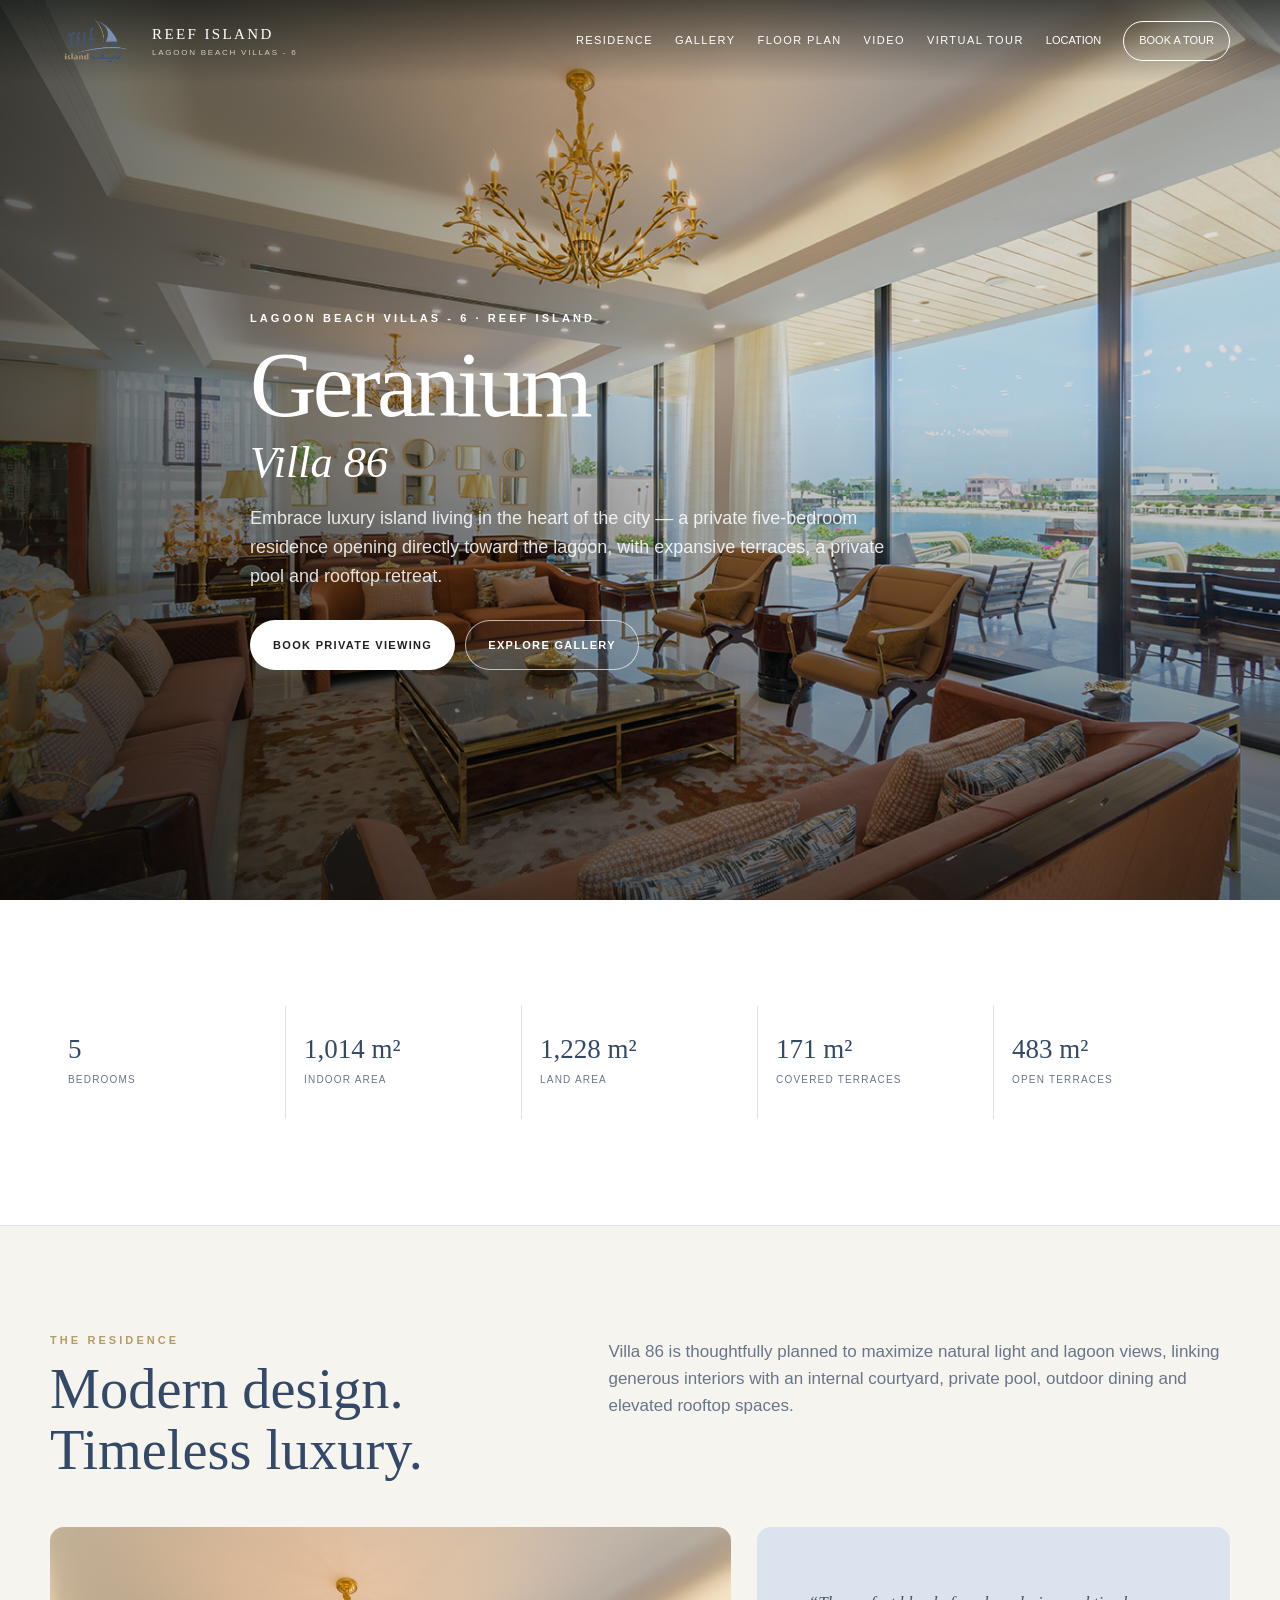
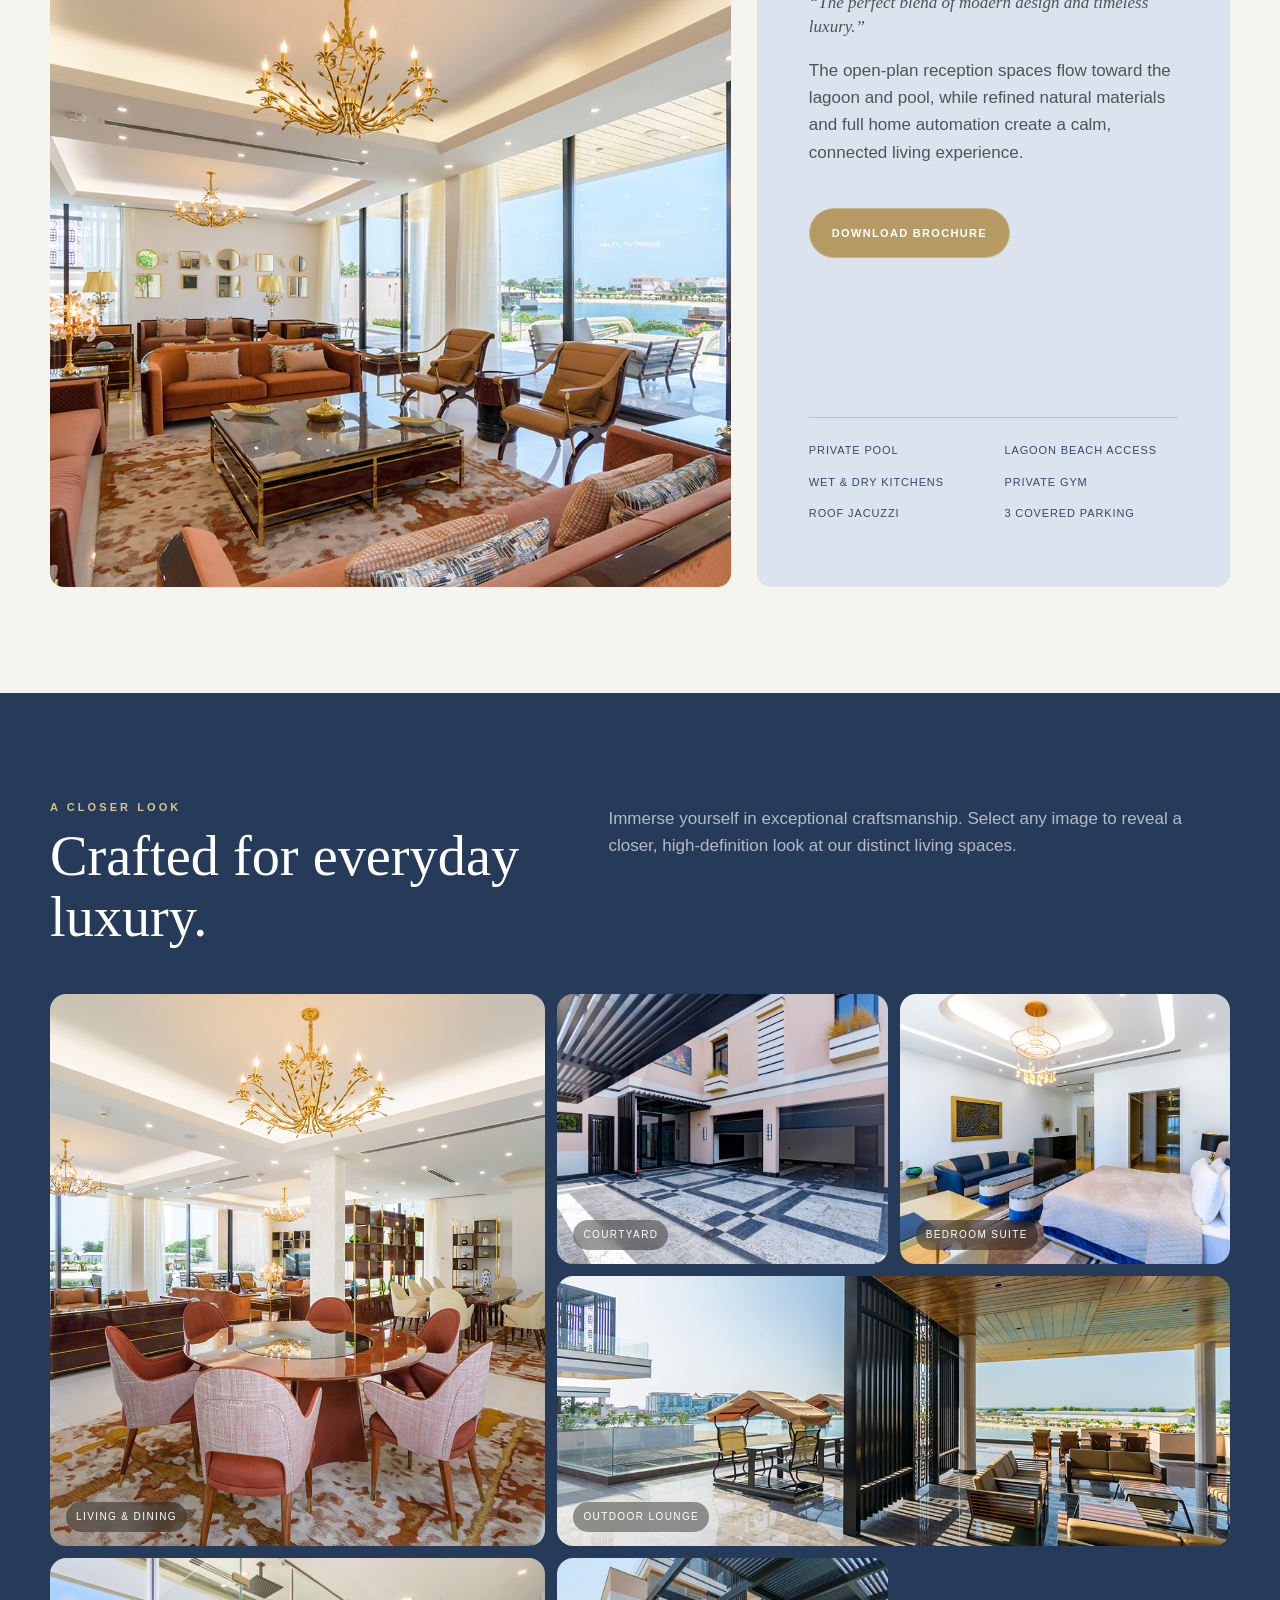
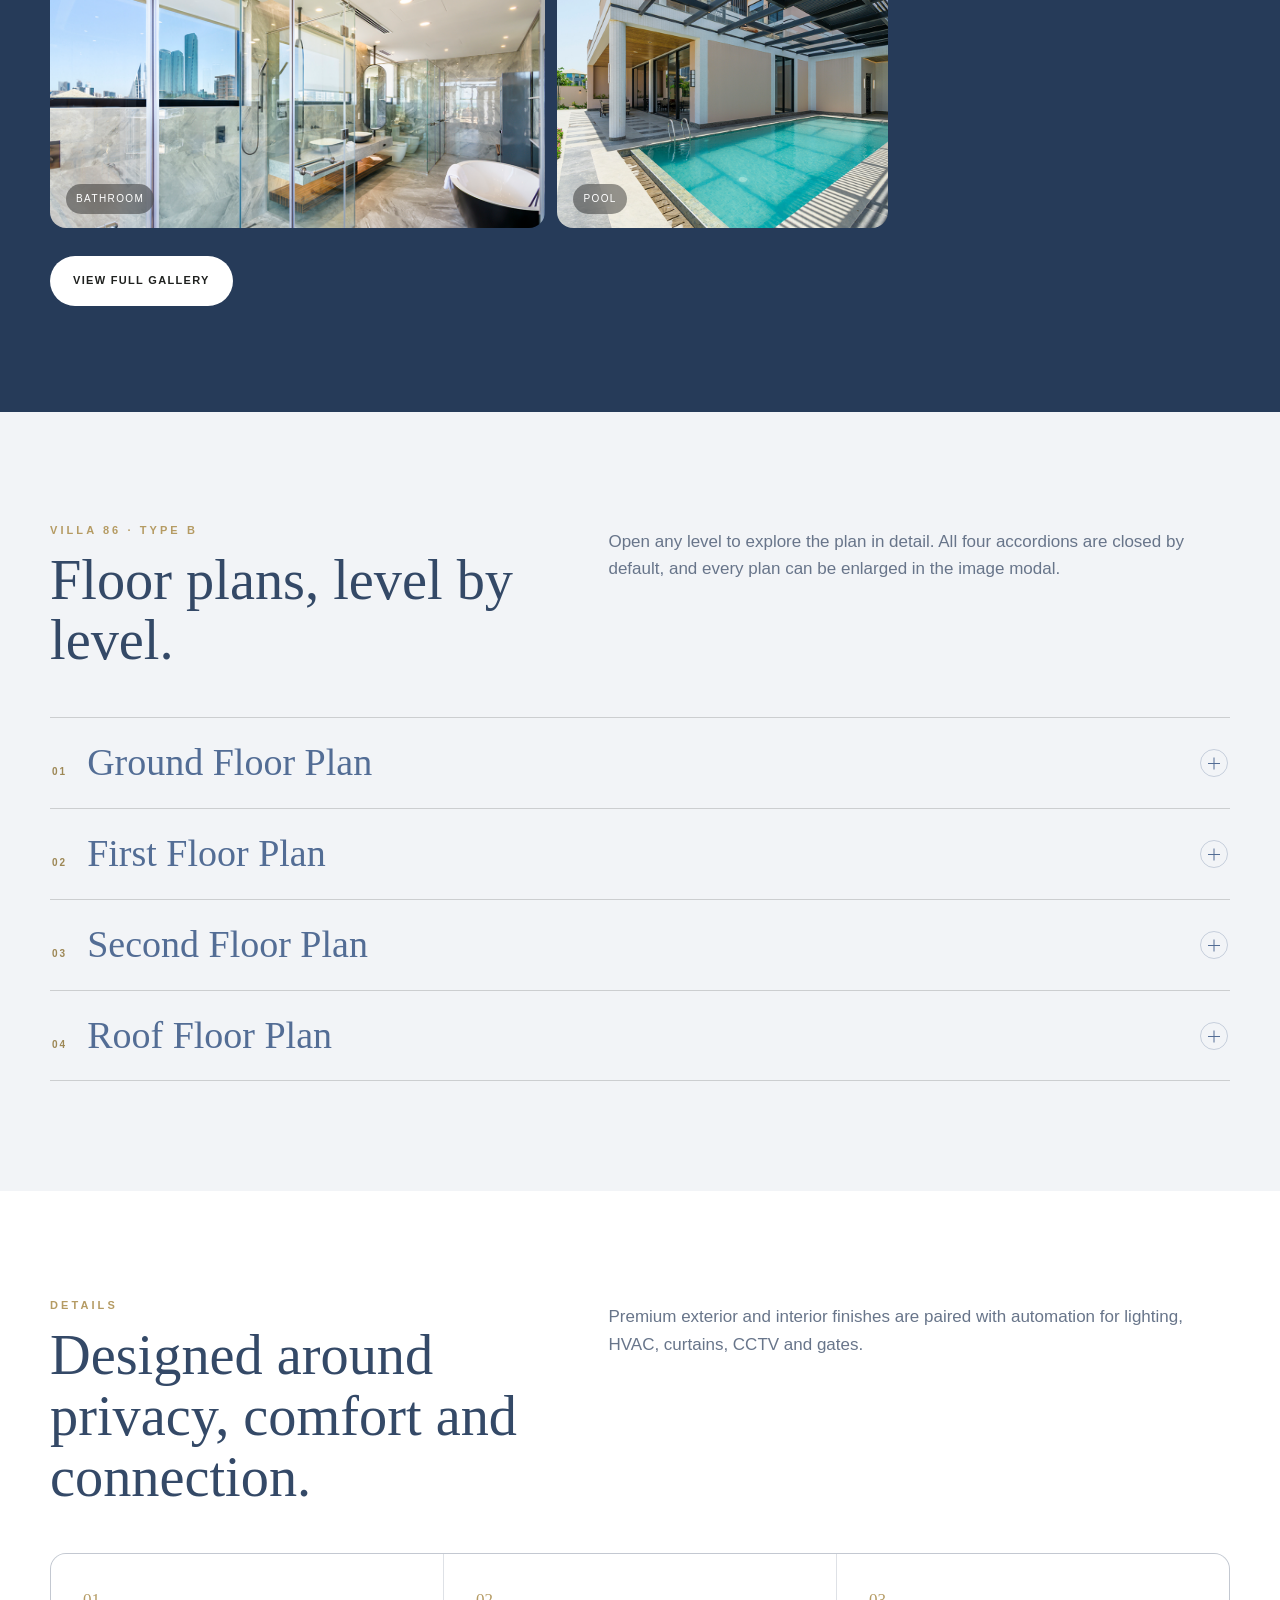
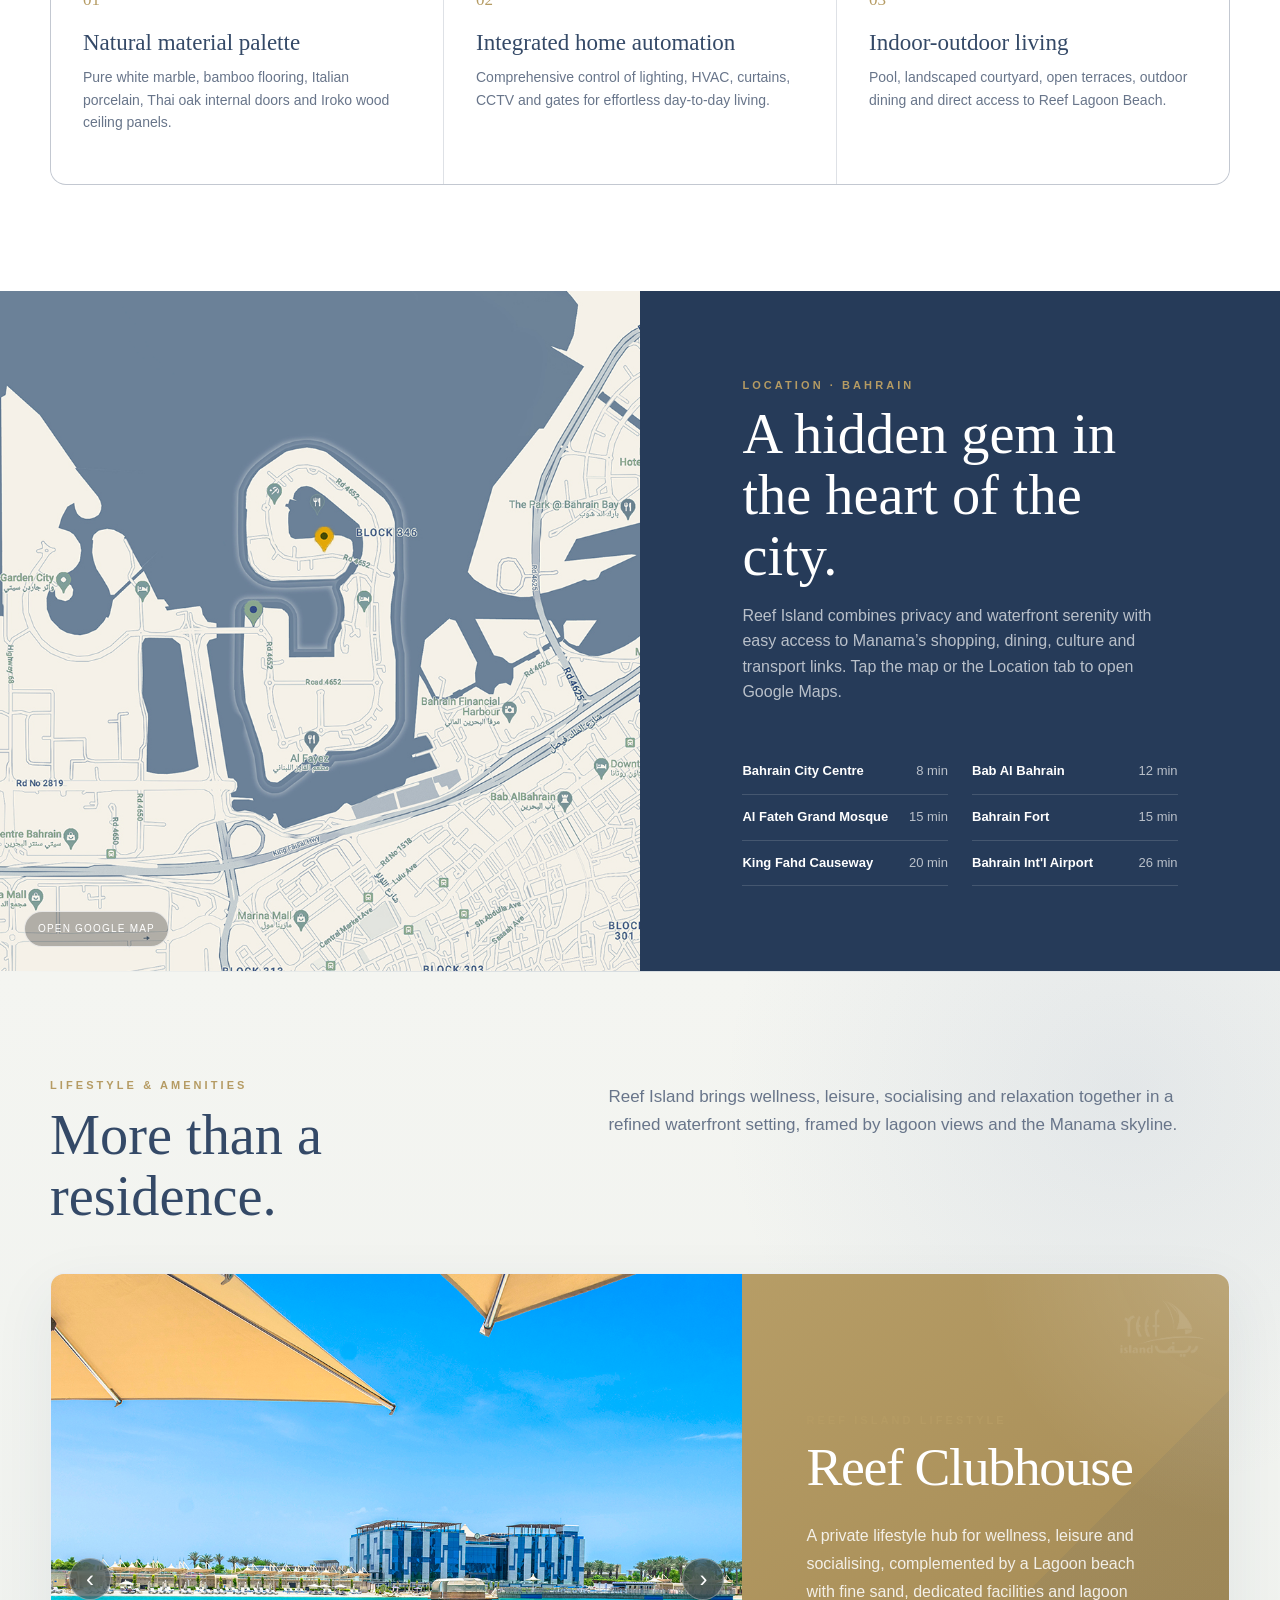
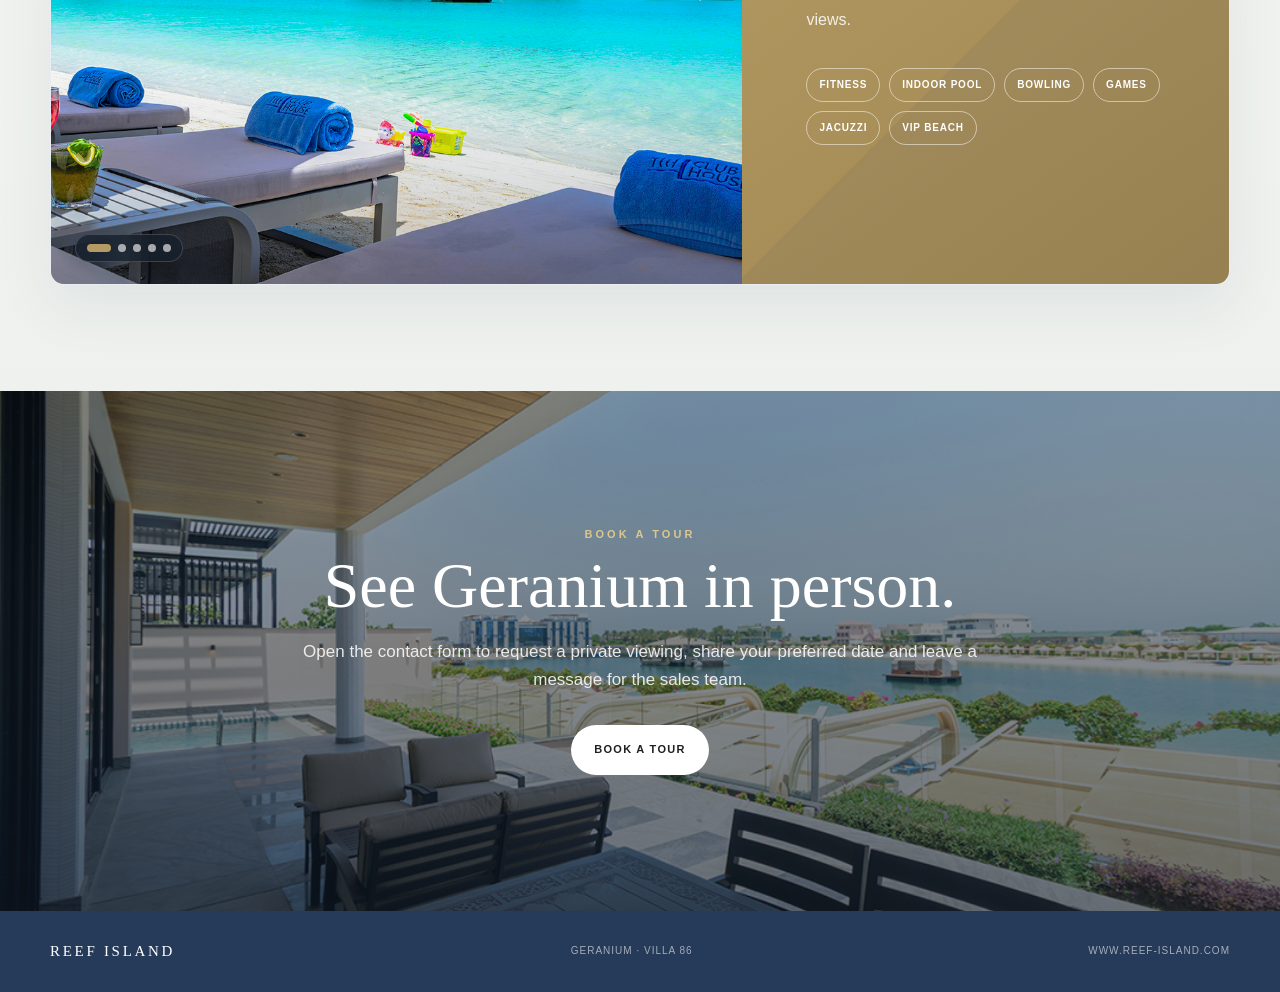
==== commit d6a97500: "Update index.html" ====
--- a/index.html
+++ b/index.html
@@ -12,7 +12,7 @@
  <body>
   <header class="nav">
    <div class="shell nav-inner">
-    <a class="brand" href="index.html">
+    <a class="brand" href="https://reefisland.github.io/LagoonBeachVillas6/">
      <span class="brand-logo-wrap">
       <img alt="Reef Island" class="brand-logo" src="assets/images/reef-island-logo.png"/>
      </span>
@@ -85,7 +85,7 @@
   </header>
   <main>
    <section class="hero">
-    <img alt="Geranium Villa 86 private pool" data-lightbox="true" src="assets/images/pool.JPG"/>
+    <img alt="Geranium Villa 86 private pool" data-lightbox="true" src="assets/images/h1.JPG"/>
     <div class="shell hero-copy">
      <div class="eyebrow">
       Lagoon Beach Villas - 6 · Reef Island
